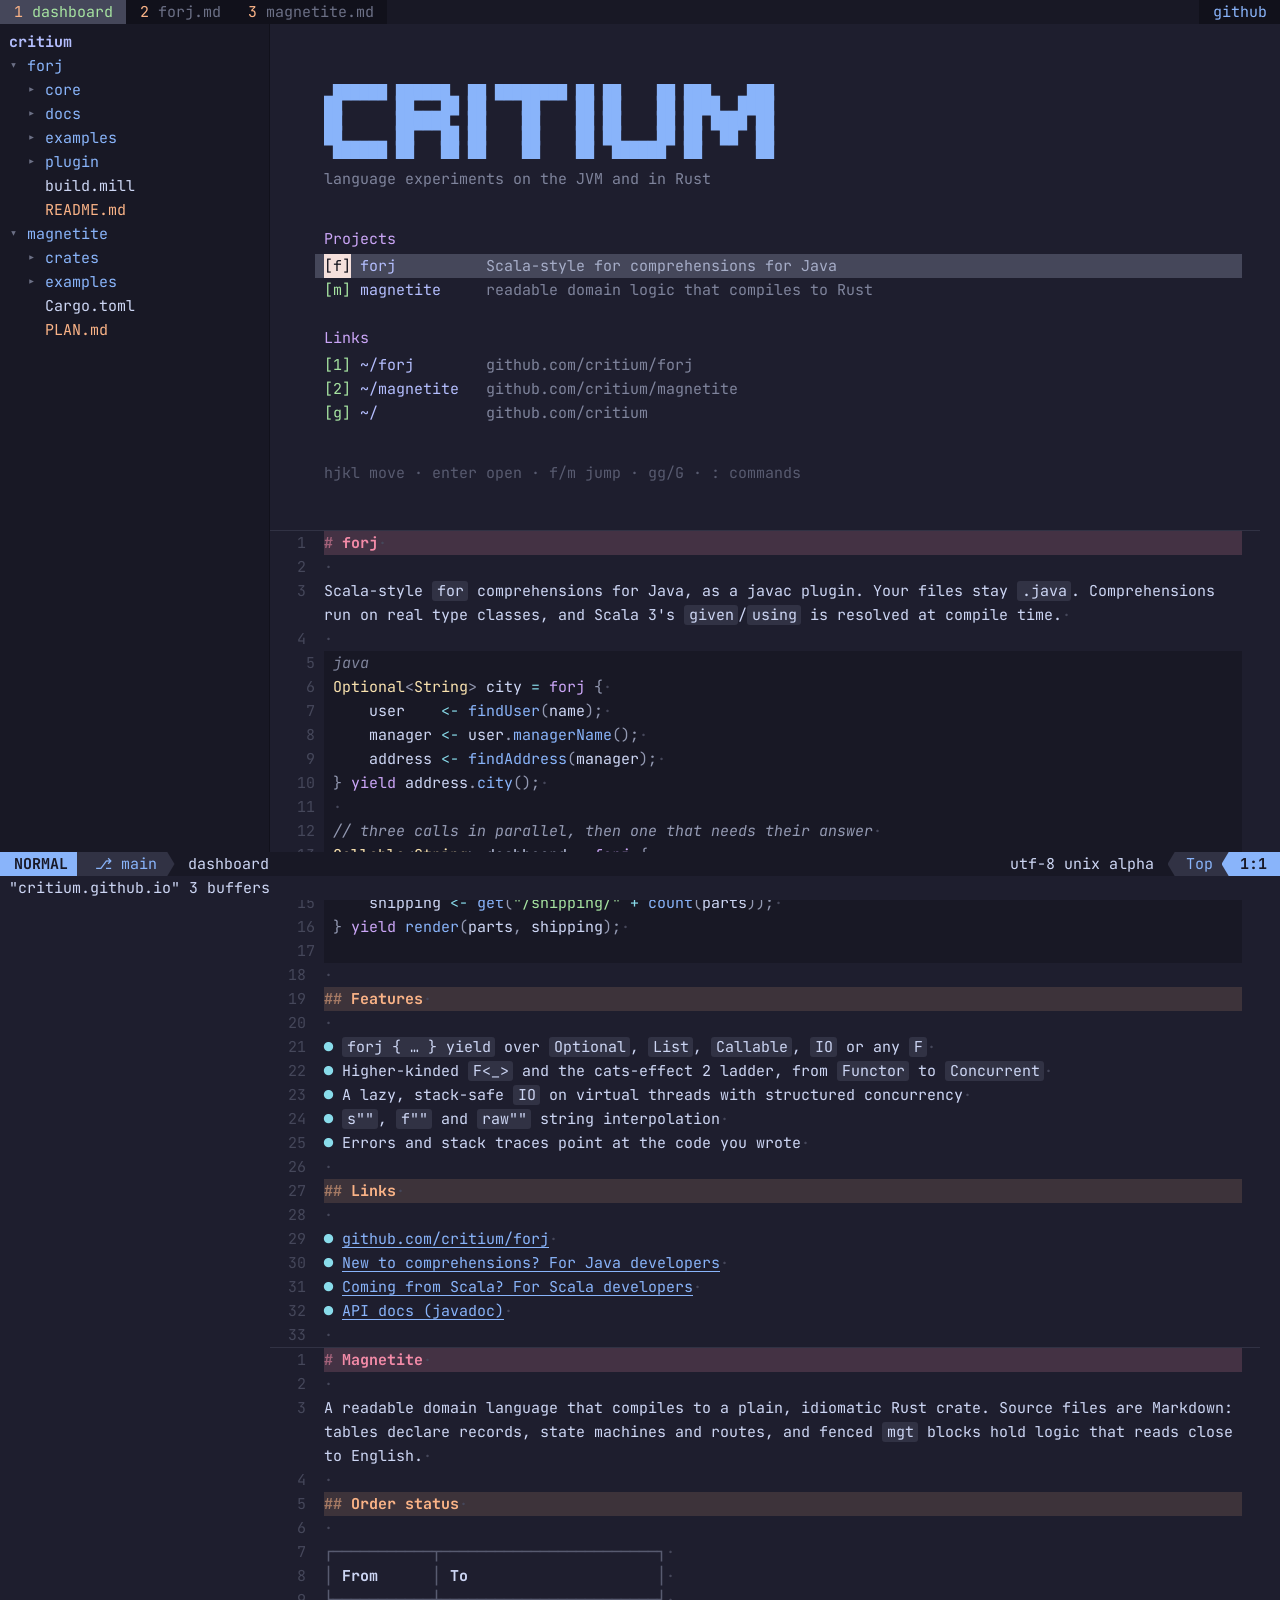
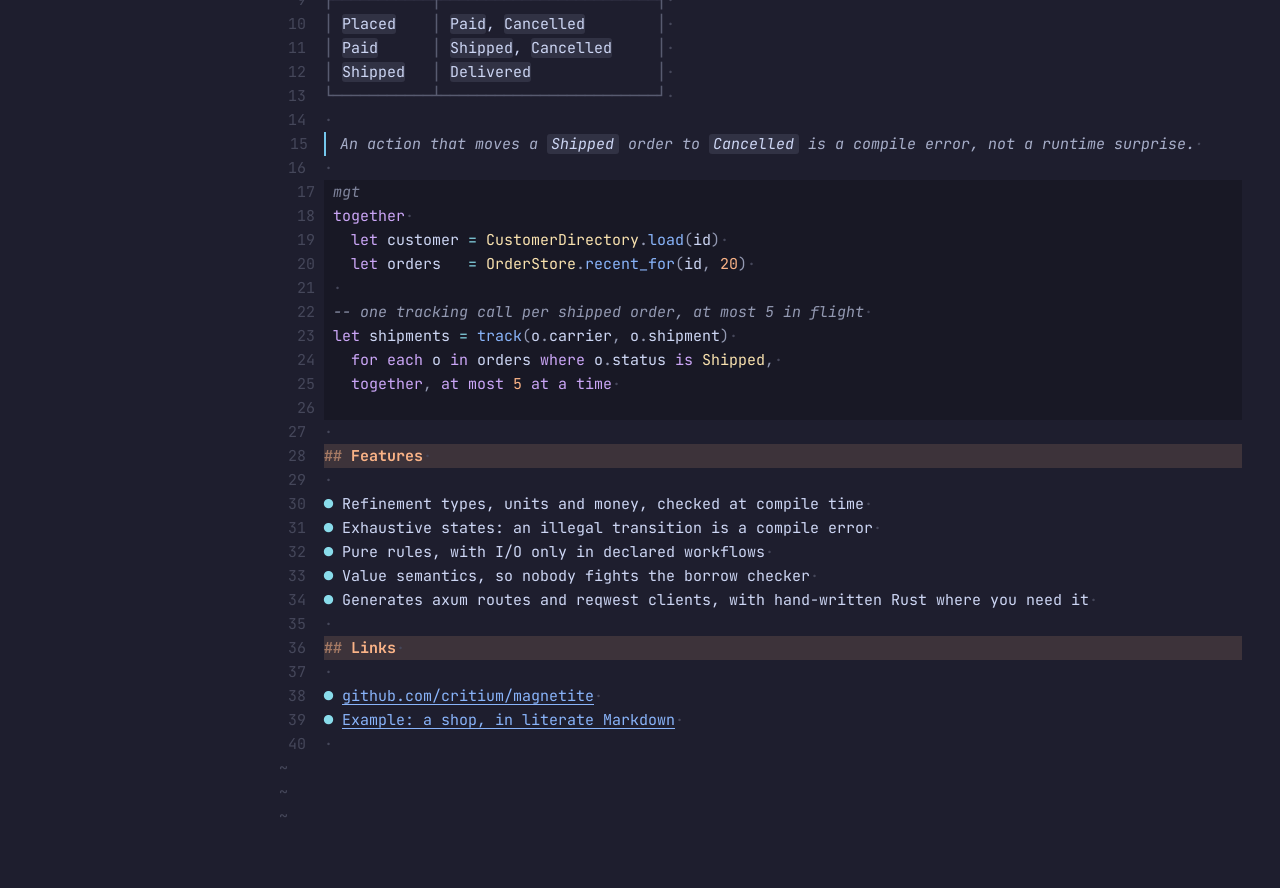
==== index.html @ 002ed85a "Updating styles so that javadoc can import it" ====
<!DOCTYPE html>
<html lang="en">
  <head>
    <meta charset="utf-8" />
    <meta name="viewport" content="width=device-width, initial-scale=1" />
    <meta name="description" content="critium: forj, Scala-style comprehensions for Java, and Magnetite, a readable domain language that compiles to Rust." />
    <title>critium</title>
    <link rel="preconnect" href="https://fonts.googleapis.com" />
    <link rel="preconnect" href="https://fonts.gstatic.com" crossorigin />
    <link rel="stylesheet" href="https://fonts.googleapis.com/css2?family=JetBrains+Mono:ital,wght@0,400;0,700;1,400&display=swap" />
    <link rel="stylesheet" href="./styles.css" />
  </head>
  <body>
    <nav class="tabline">
      <a class="tab" href="#dashboard" data-buf="dashboard"><span class="tabnr">1</span> dashboard</a>
      <a class="tab" href="#forj" data-buf="forj"><span class="tabnr">2</span> forj.md</a>
      <a class="tab" href="#magnetite" data-buf="magnetite"><span class="tabnr">3</span> magnetite.md</a>
      <span class="tabfill"></span>
      <a class="tab tab-right" href="https://github.com/critium">github</a>
    </nav>

    <div class="layout">
      <aside class="tree" aria-label="Files">
        <div class="tree-title">critium</div>
        <ul>
          <li><a class="dir" href="#forj"><span class="fold">▾</span> forj</a>
            <ul>
              <li><a class="dir" href="https://github.com/critium/forj/tree/main/core"><span class="fold">▸</span> core</a></li>
              <li><a class="dir" href="https://github.com/critium/forj/tree/main/docs"><span class="fold">▸</span> docs</a></li>
              <li><a class="dir" href="https://github.com/critium/forj/tree/main/examples"><span class="fold">▸</span> examples</a></li>
              <li><a class="dir" href="https://github.com/critium/forj/tree/main/plugin"><span class="fold">▸</span> plugin</a></li>
              <li><a class="file" href="https://github.com/critium/forj/blob/main/build.mill">build.mill</a></li>
              <li><a class="file md" href="https://github.com/critium/forj#readme">README.md</a></li>
            </ul>
          </li>
          <li><a class="dir" href="#magnetite"><span class="fold">▾</span> magnetite</a>
            <ul>
              <li><a class="dir" href="https://github.com/critium/magnetite/tree/main/crates"><span class="fold">▸</span> crates</a></li>
              <li><a class="dir" href="https://github.com/critium/magnetite/tree/main/examples/shop"><span class="fold">▸</span> examples</a></li>
              <li><a class="file" href="https://github.com/critium/magnetite/blob/main/Cargo.toml">Cargo.toml</a></li>
              <li><a class="file md" href="https://github.com/critium/magnetite/blob/main/PLAN.md">PLAN.md</a></li>
            </ul>
          </li>
        </ul>
      </aside>

      <main class="editor">
        <!-- alpha / startify -->
        <section class="buf dashboard" id="dashboard" data-name="dashboard" data-ft="alpha">
<pre class="header" aria-label="critium"> ██████ ██████  ██ ████████ ██ ██    ██ ███    ███
██      ██   ██ ██    ██    ██ ██    ██ ████  ████
██      ██████  ██    ██    ██ ██    ██ ██ ████ ██
██      ██   ██ ██    ██    ██ ██    ██ ██  ██  ██
 ██████ ██   ██ ██    ██    ██  ██████  ██      ██</pre>
          <p class="tagline">language experiments on the JVM and in Rust</p>

          <div class="group">
            <div class="group-title">Projects</div>
            <a class="button" href="#forj"><span class="key">[f]</span> <span class="label">forj</span><span class="desc">Scala-style for comprehensions for Java</span></a>
            <a class="button" href="#magnetite"><span class="key">[m]</span> <span class="label">magnetite</span><span class="desc">readable domain logic that compiles to Rust</span></a>
          </div>
          <div class="group">
            <div class="group-title">Links</div>
            <a class="button" href="https://github.com/critium/forj"><span class="key">[1]</span> <span class="label">~/forj</span><span class="desc">github.com/critium/forj</span></a>
            <a class="button" href="https://github.com/critium/magnetite"><span class="key">[2]</span> <span class="label">~/magnetite</span><span class="desc">github.com/critium/magnetite</span></a>
            <a class="button" href="https://github.com/critium"><span class="key">[g]</span> <span class="label">~/</span><span class="desc">github.com/critium</span></a>
          </div>
          <p class="hint">hjkl move · enter open · f/m jump · gg/G · : commands</p>
        </section>

        <!-- forj.md -->
        <section class="buf doc" id="forj" data-name="forj.md" data-ft="markdown">
          <h1 class="ln h1"><span class="hm"># </span>forj</h1>
          <div class="ln"></div>
          <p class="ln">Scala-style <code>for</code> comprehensions for Java, as a javac plugin. Your files stay <code>.java</code>. Comprehensions run on real type classes, and Scala 3's <code>given</code>/<code>using</code> is resolved at compile time.</p>
          <div class="ln"></div>
          <div class="code">
            <div class="ln lang">java</div>
<div class="ln"><span class="t">Optional</span><span class="p">&lt;</span><span class="t">String</span><span class="p">&gt;</span> city <span class="o">=</span> <span class="k">forj</span> <span class="p">{</span></div>
<div class="ln">    user    <span class="o">&lt;-</span> <span class="f">findUser</span><span class="p">(</span>name<span class="p">);</span></div>
<div class="ln">    manager <span class="o">&lt;-</span> user<span class="p">.</span><span class="f">managerName</span><span class="p">();</span></div>
<div class="ln">    address <span class="o">&lt;-</span> <span class="f">findAddress</span><span class="p">(</span>manager<span class="p">);</span></div>
<div class="ln"><span class="p">}</span> <span class="k">yield</span> address<span class="p">.</span><span class="f">city</span><span class="p">();</span></div>
<div class="ln"></div>
<div class="ln"><span class="c">// three calls in parallel, then one that needs their answer</span></div>
<div class="ln"><span class="t">Callable</span><span class="p">&lt;</span><span class="t">String</span><span class="p">&gt;</span> dashboard <span class="o">=</span> <span class="k">forj</span> <span class="p">{</span></div>
<div class="ln">    parts    <span class="o">&lt;-</span> <span class="t">Par</span><span class="p">.</span><span class="f">mapN</span><span class="p">(</span>profile<span class="p">,</span> orders<span class="p">,</span> recs<span class="p">,</span> <span class="t">Parts</span><span class="o">::</span><span class="k">new</span><span class="p">);</span></div>
<div class="ln">    shipping <span class="o">&lt;-</span> <span class="f">get</span><span class="p">(</span><span class="s">"/shipping/"</span> <span class="o">+</span> <span class="f">count</span><span class="p">(</span>parts<span class="p">));</span></div>
<div class="ln"><span class="p">}</span> <span class="k">yield</span> <span class="f">render</span><span class="p">(</span>parts<span class="p">,</span> shipping<span class="p">);</span></div>
            <div class="ln fence"></div>
          </div>
          <div class="ln"></div>
          <h2 class="ln h2"><span class="hm">## </span>Features</h2>
          <div class="ln"></div>
          <ul>
            <li class="ln"><span class="dot">● </span><code>forj { … } yield</code> over <code>Optional</code>, <code>List</code>, <code>Callable</code>, <code>IO</code> or any <code>F</code></li>
            <li class="ln"><span class="dot">● </span>Higher-kinded <code>F&lt;_&gt;</code> and the cats-effect 2 ladder, from <code>Functor</code> to <code>Concurrent</code></li>
            <li class="ln"><span class="dot">● </span>A lazy, stack-safe <code>IO</code> on virtual threads with structured concurrency</li>
            <li class="ln"><span class="dot">● </span><code>s""</code>, <code>f""</code> and <code>raw""</code> string interpolation</li>
            <li class="ln"><span class="dot">● </span>Errors and stack traces point at the code you wrote</li>
          </ul>
          <div class="ln"></div>
          <h2 class="ln h2"><span class="hm">## </span>Links</h2>
          <div class="ln"></div>
          <ul>
            <li class="ln"><span class="dot">● </span><a href="https://github.com/critium/forj">github.com/critium/forj</a></li>
            <li class="ln"><span class="dot">● </span><a href="https://github.com/critium/forj/blob/main/docs/java-developers.md">New to comprehensions? For Java developers</a></li>
            <li class="ln"><span class="dot">● </span><a href="https://github.com/critium/forj/blob/main/docs/scala-developers.md">Coming from Scala? For Scala developers</a></li>
            <li class="ln"><span class="dot">● </span><a href="/forj/">API docs (javadoc)</a></li>
          </ul>
          <div class="ln"></div>
        </section>

        <!-- magnetite.md -->
        <section class="buf doc" id="magnetite" data-name="magnetite.md" data-ft="markdown">
          <h1 class="ln h1"><span class="hm"># </span>Magnetite</h1>
          <div class="ln"></div>
          <p class="ln">A readable domain language that compiles to a plain, idiomatic Rust crate. Source files are Markdown: tables declare records, state machines and routes, and fenced <code>mgt</code> blocks hold logic that reads close to English.</p>
          <div class="ln"></div>
          <h2 class="ln h2"><span class="hm">## </span>Order status</h2>
          <div class="ln"></div>
          <div class="table">
<div class="ln"><span class="b">┌───────────┬────────────────────────┐</span></div>
<div class="ln"><span class="b">│</span> <strong>From</strong>      <span class="b">│</span> <strong>To</strong>                     <span class="b">│</span></div>
<div class="ln"><span class="b">├───────────┼────────────────────────┤</span></div>
<div class="ln"><span class="b">│</span> <code>Placed</code>    <span class="b">│</span> <code>Paid</code>, <code>Cancelled</code>        <span class="b">│</span></div>
<div class="ln"><span class="b">│</span> <code>Paid</code>      <span class="b">│</span> <code>Shipped</code>, <code>Cancelled</code>     <span class="b">│</span></div>
<div class="ln"><span class="b">│</span> <code>Shipped</code>   <span class="b">│</span> <code>Delivered</code>              <span class="b">│</span></div>
<div class="ln"><span class="b">└───────────┴────────────────────────┘</span></div>
          </div>
          <div class="ln"></div>
          <blockquote class="ln callout">An action that moves a <code>Shipped</code> order to <code>Cancelled</code> is a compile error, not a runtime surprise.</blockquote>
          <div class="ln"></div>
          <div class="code">
            <div class="ln lang">mgt</div>
<div class="ln"><span class="k">together</span></div>
<div class="ln">  <span class="k">let</span> customer <span class="o">=</span> <span class="t">CustomerDirectory</span><span class="p">.</span><span class="f">load</span><span class="p">(</span>id<span class="p">)</span></div>
<div class="ln">  <span class="k">let</span> orders   <span class="o">=</span> <span class="t">OrderStore</span><span class="p">.</span><span class="f">recent_for</span><span class="p">(</span>id<span class="p">,</span> <span class="n">20</span><span class="p">)</span></div>
<div class="ln"></div>
<div class="ln"><span class="c">-- one tracking call per shipped order, at most 5 in flight</span></div>
<div class="ln"><span class="k">let</span> shipments <span class="o">=</span> <span class="f">track</span><span class="p">(</span>o<span class="p">.</span>carrier<span class="p">,</span> o<span class="p">.</span>shipment<span class="p">)</span></div>
<div class="ln">  <span class="k">for each</span> o <span class="k">in</span> orders <span class="k">where</span> o<span class="p">.</span>status <span class="k">is</span> <span class="t">Shipped</span><span class="p">,</span></div>
<div class="ln">  <span class="k">together</span><span class="p">,</span> <span class="k">at most</span> <span class="n">5</span> <span class="k">at a time</span></div>
            <div class="ln fence"></div>
          </div>
          <div class="ln"></div>
          <h2 class="ln h2"><span class="hm">## </span>Features</h2>
          <div class="ln"></div>
          <ul>
            <li class="ln"><span class="dot">● </span>Refinement types, units and money, checked at compile time</li>
            <li class="ln"><span class="dot">● </span>Exhaustive states: an illegal transition is a compile error</li>
            <li class="ln"><span class="dot">● </span>Pure rules, with I/O only in declared workflows</li>
            <li class="ln"><span class="dot">● </span>Value semantics, so nobody fights the borrow checker</li>
            <li class="ln"><span class="dot">● </span>Generates axum routes and reqwest clients, with hand-written Rust where you need it</li>
          </ul>
          <div class="ln"></div>
          <h2 class="ln h2"><span class="hm">## </span>Links</h2>
          <div class="ln"></div>
          <ul>
            <li class="ln"><span class="dot">● </span><a href="https://github.com/critium/magnetite">github.com/critium/magnetite</a></li>
            <li class="ln"><span class="dot">● </span><a href="https://github.com/critium/magnetite/tree/main/examples/shop">Example: a shop, in literate Markdown</a></li>
          </ul>
          <div class="ln"></div>
          <div class="eob">~</div>
          <div class="eob">~</div>
          <div class="eob">~</div>
        </section>
      </main>
    </div>

    <footer class="bottom">
      <div class="statusline">
        <span class="sl-a" id="mode">NORMAL</span>
        <span class="sl-b">⎇ main</span>
        <span class="sl-c" id="file">dashboard</span>
        <span class="sl-fill"></span>
        <span class="sl-x">utf-8  unix  <span id="ft">alpha</span></span>
        <span class="sl-y" id="progress">Top</span>
        <span class="sl-z" id="loc">1:1</span>
      </div>
      <form class="cmdline" id="cmdform" autocomplete="off">
        <span id="msg">"critium.github.io" 3 buffers</span>
        <span class="cmd" id="cmdwrap" hidden>:<input id="cmd" aria-label="command" spellcheck="false" /></span>
        <span class="showcmd" id="showcmd"></span>
      </form>
    </footer>

    <script src="./vim.js"></script>
  </body>
</html>
---- styles.css ----
@import url("palette.css");

/* site layout; the colours and font are in palette.css */
:root {
  --gutter: 6ch;
  --tree: 30ch;
}

* { box-sizing: border-box; }

html {
  -webkit-text-size-adjust: 100%;
  scroll-padding: 2em 0 4em;
}

body {
  margin: 0;
  background: var(--base);
  color: var(--text);
  font: 15px/1.6 var(--mono);
  font-variant-ligatures: none;
}

a { color: inherit; }

::selection { background: var(--surface2); }

/* tabline */

.tabline {
  position: sticky;
  top: 0;
  z-index: 10;
  display: flex;
  background: var(--mantle);
  white-space: nowrap;
  overflow-x: auto;
  scrollbar-width: none;
}

.tab {
  padding: 0 1.5ch;
  background: var(--crust);
  color: var(--overlay0);
  text-decoration: none;
}

.tab:hover { color: var(--text); }

.tab.active {
  background: var(--surface1);
  color: var(--green);
}

.tabnr { color: var(--peach); }
.tabfill { flex: 1; }
.tab-right { color: var(--blue); }

/* layout */

.layout {
  display: grid;
  grid-template-columns: var(--tree) minmax(0, 1fr);
  min-height: calc(100vh - 3.2em);
}

/* neo-tree */

.tree {
  position: sticky;
  top: 1.6em;
  align-self: start;
  height: calc(100vh - 4.8em);
  overflow-y: auto;
  background: var(--mantle);
  padding: 0.4em 0 1em;
  border-right: 1px solid var(--crust);
}

.tree-title {
  padding: 0 1ch;
  color: var(--lavender);
  font-weight: 700;
}

.tree ul {
  list-style: none;
  margin: 0;
  padding: 0;
}

.tree ul ul { padding-left: 2ch; }

.tree a {
  display: block;
  padding: 0 1ch;
  text-decoration: none;
  white-space: nowrap;
  overflow: hidden;
  text-overflow: ellipsis;
}

.tree a:hover { background: var(--surface0); }
.tree .dir { color: var(--blue); }
.tree .fold { color: var(--overlay0); }
.tree .file { color: var(--text); padding-left: 3ch; }
.tree .md { color: var(--peach); }

/* editor */

.editor {
  min-width: 0;
  padding-bottom: 4em;
  /* colorcolumn=120 */
  background:
    linear-gradient(var(--mantle), var(--mantle))
    no-repeat calc(var(--gutter) + 119ch) 0 / 1ch 100%;
}

.buf {
  counter-reset: ln;
  padding: 0 2ch 0 var(--gutter);
  max-width: calc(var(--gutter) + 104ch);
}

.ln {
  position: relative;
  margin: 0;
  min-height: 1.6em;
  counter-increment: ln;
}

/* number */
.ln::before {
  content: counter(ln);
  position: absolute;
  left: calc(-1 * var(--gutter));
  width: calc(var(--gutter) - 2ch);
  text-align: right;
  color: var(--surface1);
  font-weight: 400;
  font-style: normal;
}

/* listchars eol:· */
.ln::after {
  content: "·";
  color: var(--surface1);
  font-weight: 400;
}

.doc {
  border-top: 1px solid var(--surface0);
  padding-top: 0;
}

/* render-markdown */

.h1, .h2 {
  font-size: inherit;
  line-height: inherit;
  font-weight: 700;
}

.h1 {
  color: var(--red);
  background: color-mix(in srgb, var(--red) 18%, var(--base));
}

.h2 {
  color: var(--peach);
  background: color-mix(in srgb, var(--peach) 14%, var(--base));
}

.hm { opacity: 0.55; }

.doc p { color: var(--text); }

code {
  font: inherit;
  background: var(--surface0);
  color: var(--text);
  padding: 0 0.5ch;
  border-radius: 3px;
}

.doc ul {
  list-style: none;
  margin: 0;
  padding: 0;
}

.doc li { padding-left: 2ch; }

.doc li .dot {
  display: inline-block;
  width: 2ch;
  margin-left: -2ch;
  color: var(--sky);
}

.doc a {
  color: var(--blue);
  text-decoration: underline;
  text-underline-offset: 3px;
}

.doc a:hover { color: var(--sapphire); }

.callout {
  color: var(--subtext0);
  border-left: 2px solid var(--sapphire);
  padding-left: 1.5ch;
  font-style: italic;
}

/* code blocks */

.code {
  background: var(--mantle);
  padding: 0 1ch;
}

.code .ln {
  white-space: pre-wrap;
  overflow-wrap: anywhere;
}

.code .lang {
  color: var(--overlay1);
  font-style: italic;
}

.code .lang::after,
.code .fence::after { content: none; }

.table .ln { white-space: pre; }
.table code { padding: 0; }

[hidden] { display: none !important; }

.table .b { color: var(--surface2); }
.table strong { color: var(--text); }

/* syntax */
.k { color: var(--mauve); }
.t { color: var(--yellow); }
.f { color: var(--blue); }
.s { color: var(--green); }
.n { color: var(--peach); }
.o { color: var(--sky); }
.p { color: var(--overlay2); }
.c { color: var(--overlay2); font-style: italic; }

.eob {
  color: var(--surface1);
  margin-left: calc(-1 * var(--gutter));
  padding-left: 1ch;
  line-height: 1.6;
}

/* alpha / startify dashboard */

.dashboard {
  padding: 4em 2ch 3em var(--gutter);
}

.header {
  margin: 0 0 0.5em;
  color: var(--blue);
  font: inherit;
  line-height: 1;
  font-size: min(15px, 2.75vw);
  overflow: hidden;
}

.tagline {
  margin: 0 0 2.4em;
  color: var(--overlay1);
}

.group { margin-bottom: 1.6em; }

.group-title {
  color: var(--mauve);
  margin-bottom: 0.2em;
}

.button {
  display: flex;
  flex-wrap: wrap;
  column-gap: 1ch;
  padding: 0 1ch;
  margin-left: -1ch;
  text-decoration: none;
  border-radius: 3px;
}

.button:hover, .button:focus-visible {
  background: var(--surface0);
  outline: none;
}

.button .key { color: var(--green); }

.button .label {
  color: var(--lavender);
  min-width: 13ch;
}

.button .desc { color: var(--overlay1); }

.hint {
  margin: 2.4em 0 0;
  color: var(--surface2);
}

/* cursor: the link under it is focused, Enter follows it */

a:focus { outline: none; }

a.cursor {
  background: var(--rosewater);
  color: var(--crust) !important;
  text-decoration: none;
  border-radius: 0;
}

a.cursor * { color: var(--crust) !important; }

.button.cursor {
  background: var(--surface1);
  color: inherit !important;
}

.button.cursor * { color: revert-layer !important; }
.button.cursor .key { background: var(--rosewater); color: var(--crust) !important; }
.button.cursor .label { color: var(--lavender) !important; }
.button.cursor .desc { color: var(--subtext0) !important; }

.ln:has(a.cursor) { background: var(--surface0); }
.ln:has(a.cursor)::before { color: var(--lavender); font-weight: 700; }

/* statusline + cmdline */

.bottom {
  position: fixed;
  left: 0;
  right: 0;
  bottom: 0;
  z-index: 10;
  background: var(--base);
}

.statusline {
  display: flex;
  align-items: stretch;
  height: 1.6em;
  background: var(--mantle);
  white-space: nowrap;
  overflow: hidden;
}

.statusline > span { padding: 0 1.5ch; }

.sl-a, .sl-z {
  background: var(--blue);
  color: var(--mantle);
  font-weight: 700;
}

.sl-a { clip-path: polygon(0 0, calc(100% - 0.8ch) 0, 100% 50%, calc(100% - 0.8ch) 100%, 0 100%); padding-right: 2ch !important; }
.sl-z { clip-path: polygon(0.8ch 0, 100% 0, 100% 100%, 0.8ch 100%, 0 50%); padding-left: 2ch !important; }

.sl-b, .sl-y {
  background: var(--surface0);
  color: var(--blue);
}

.sl-b { margin-left: -1ch; padding-left: 2ch !important; clip-path: polygon(0 0, calc(100% - 0.8ch) 0, 100% 50%, calc(100% - 0.8ch) 100%, 0 100%); padding-right: 2ch !important; }
.sl-y { margin-right: -1ch; padding-right: 2ch !important; clip-path: polygon(0.8ch 0, 100% 0, 100% 100%, 0.8ch 100%, 0 50%); padding-left: 2ch !important; }

.sl-c { color: var(--text); }
.sl-fill { flex: 1; padding: 0 !important; }
.sl-x { color: var(--text); }

body.cmd-mode .sl-a, body.cmd-mode .sl-z { background: var(--peach); }
body.cmd-mode .sl-b, body.cmd-mode .sl-y { color: var(--peach); }

.cmdline {
  display: flex;
  height: 1.6em;
  padding: 0 1ch;
  margin: 0;
  color: var(--text);
  white-space: nowrap;
}

#msg {
  flex: 1;
  overflow: hidden;
  text-overflow: ellipsis;
}

#msg.err { color: var(--red); }

.cmd { flex: 1; display: flex; }

.cmd input {
  flex: 1;
  min-width: 0;
  background: transparent;
  border: 0;
  color: var(--text);
  font: inherit;
  padding: 0;
  outline: none;
  caret-color: var(--rosewater);
}

.showcmd {
  color: var(--subtext0);
  min-width: 10ch;
  text-align: right;
}

/* narrow windows: :Neotree close */

@media (max-width: 900px) {
  .layout { grid-template-columns: minmax(0, 1fr); }
  .tree { display: none; }
}

@media (max-width: 600px) {
  :root { --gutter: 4.5ch; }
  body { font-size: 13px; }
  .buf { padding-right: 16px; }
  .dashboard { padding-top: 2em; }
  .header { font-size: min(13px, 2.9vw); }
  .table { font-size: 11.5px; }
  .sl-b, .sl-x { display: none; }
  .button .desc { flex-basis: 100%; padding-left: 4ch; }
  .hint { display: none; }
}
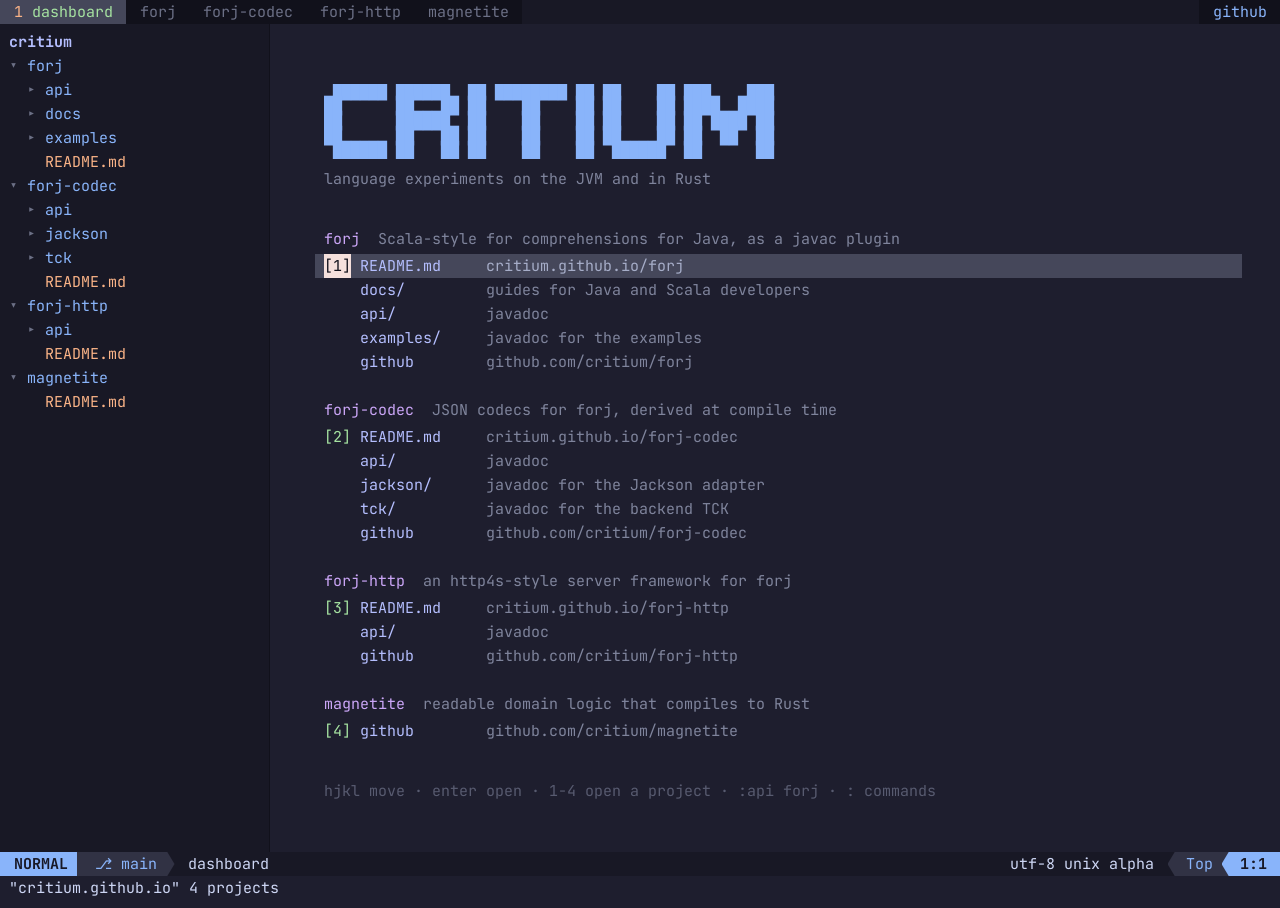
==== commit 96582771: "Fixing ordering of forj pages" ====
--- a/index.html
+++ b/index.html
@@ -3,7 +3,7 @@
   <head>
     <meta charset="utf-8" />
     <meta name="viewport" content="width=device-width, initial-scale=1" />
-    <meta name="description" content="critium: forj, Scala-style comprehensions for Java, and Magnetite, a readable domain language that compiles to Rust." />
+    <meta name="description" content="critium: forj, forj-codec, forj-http and Magnetite. Links to each project's README and API docs." />
     <title>critium</title>
     <link rel="preconnect" href="https://fonts.googleapis.com" />
     <link rel="preconnect" href="https://fonts.gstatic.com" crossorigin />
@@ -13,8 +13,10 @@
   <body>
     <nav class="tabline">
       <a class="tab" href="#dashboard" data-buf="dashboard"><span class="tabnr">1</span> dashboard</a>
-      <a class="tab" href="#forj" data-buf="forj"><span class="tabnr">2</span> forj.md</a>
-      <a class="tab" href="#magnetite" data-buf="magnetite"><span class="tabnr">3</span> magnetite.md</a>
+      <a class="tab" href="/forj/">forj</a>
+      <a class="tab" href="/forj-codec/">forj-codec</a>
+      <a class="tab" href="/forj-http/">forj-http</a>
+      <a class="tab" href="https://github.com/critium/magnetite">magnetite</a>
       <span class="tabfill"></span>
       <a class="tab tab-right" href="https://github.com/critium">github</a>
     </nav>
@@ -23,22 +25,31 @@
       <aside class="tree" aria-label="Files">
         <div class="tree-title">critium</div>
         <ul>
-          <li><a class="dir" href="#forj"><span class="fold">▾</span> forj</a>
+          <li><a class="dir" href="/forj/"><span class="fold">▾</span> forj</a>
             <ul>
-              <li><a class="dir" href="https://github.com/critium/forj/tree/main/core"><span class="fold">▸</span> core</a></li>
-              <li><a class="dir" href="https://github.com/critium/forj/tree/main/docs"><span class="fold">▸</span> docs</a></li>
-              <li><a class="dir" href="https://github.com/critium/forj/tree/main/examples"><span class="fold">▸</span> examples</a></li>
-              <li><a class="dir" href="https://github.com/critium/forj/tree/main/plugin"><span class="fold">▸</span> plugin</a></li>
-              <li><a class="file" href="https://github.com/critium/forj/blob/main/build.mill">build.mill</a></li>
-              <li><a class="file md" href="https://github.com/critium/forj#readme">README.md</a></li>
+              <li><a class="dir" href="/forj/api/"><span class="fold">▸</span> api</a></li>
+              <li><a class="dir" href="/forj/docs/"><span class="fold">▸</span> docs</a></li>
+              <li><a class="dir" href="/forj/examples/"><span class="fold">▸</span> examples</a></li>
+              <li><a class="file md" href="/forj/">README.md</a></li>
             </ul>
           </li>
-          <li><a class="dir" href="#magnetite"><span class="fold">▾</span> magnetite</a>
+          <li><a class="dir" href="/forj-codec/"><span class="fold">▾</span> forj-codec</a>
             <ul>
-              <li><a class="dir" href="https://github.com/critium/magnetite/tree/main/crates"><span class="fold">▸</span> crates</a></li>
-              <li><a class="dir" href="https://github.com/critium/magnetite/tree/main/examples/shop"><span class="fold">▸</span> examples</a></li>
-              <li><a class="file" href="https://github.com/critium/magnetite/blob/main/Cargo.toml">Cargo.toml</a></li>
-              <li><a class="file md" href="https://github.com/critium/magnetite/blob/main/PLAN.md">PLAN.md</a></li>
+              <li><a class="dir" href="/forj-codec/api/"><span class="fold">▸</span> api</a></li>
+              <li><a class="dir" href="/forj-codec/jackson/"><span class="fold">▸</span> jackson</a></li>
+              <li><a class="dir" href="/forj-codec/tck/"><span class="fold">▸</span> tck</a></li>
+              <li><a class="file md" href="/forj-codec/">README.md</a></li>
+            </ul>
+          </li>
+          <li><a class="dir" href="/forj-http/"><span class="fold">▾</span> forj-http</a>
+            <ul>
+              <li><a class="dir" href="/forj-http/api/"><span class="fold">▸</span> api</a></li>
+              <li><a class="file md" href="/forj-http/">README.md</a></li>
+            </ul>
+          </li>
+          <li><a class="dir" href="https://github.com/critium/magnetite"><span class="fold">▾</span> magnetite</a>
+            <ul>
+              <li><a class="file md" href="https://github.com/critium/magnetite#readme">README.md</a></li>
             </ul>
           </li>
         </ul>
@@ -55,115 +66,32 @@
           <p class="tagline">language experiments on the JVM and in Rust</p>
 
           <div class="group">
-            <div class="group-title">Projects</div>
-            <a class="button" href="#forj"><span class="key">[f]</span> <span class="label">forj</span><span class="desc">Scala-style for comprehensions for Java</span></a>
-            <a class="button" href="#magnetite"><span class="key">[m]</span> <span class="label">magnetite</span><span class="desc">readable domain logic that compiles to Rust</span></a>
+            <div class="group-title">forj <span class="group-desc">Scala-style for comprehensions for Java, as a javac plugin</span></div>
+            <a class="button" href="/forj/" data-key="1"><span class="key">[1]</span> <span class="label">README.md</span><span class="desc">critium.github.io/forj</span></a>
+            <a class="button" href="/forj/docs/"><span class="key">   </span> <span class="label">docs/</span><span class="desc">guides for Java and Scala developers</span></a>
+            <a class="button" href="/forj/api/"><span class="key">   </span> <span class="label">api/</span><span class="desc">javadoc</span></a>
+            <a class="button" href="/forj/examples/"><span class="key">   </span> <span class="label">examples/</span><span class="desc">javadoc for the examples</span></a>
+            <a class="button" href="https://github.com/critium/forj"><span class="key">   </span> <span class="label">github</span><span class="desc">github.com/critium/forj</span></a>
           </div>
           <div class="group">
-            <div class="group-title">Links</div>
-            <a class="button" href="https://github.com/critium/forj"><span class="key">[1]</span> <span class="label">~/forj</span><span class="desc">github.com/critium/forj</span></a>
-            <a class="button" href="https://github.com/critium/magnetite"><span class="key">[2]</span> <span class="label">~/magnetite</span><span class="desc">github.com/critium/magnetite</span></a>
-            <a class="button" href="https://github.com/critium"><span class="key">[g]</span> <span class="label">~/</span><span class="desc">github.com/critium</span></a>
+            <div class="group-title">forj-codec <span class="group-desc">JSON codecs for forj, derived at compile time</span></div>
+            <a class="button" href="/forj-codec/" data-key="2"><span class="key">[2]</span> <span class="label">README.md</span><span class="desc">critium.github.io/forj-codec</span></a>
+            <a class="button" href="/forj-codec/api/"><span class="key">   </span> <span class="label">api/</span><span class="desc">javadoc</span></a>
+            <a class="button" href="/forj-codec/jackson/"><span class="key">   </span> <span class="label">jackson/</span><span class="desc">javadoc for the Jackson adapter</span></a>
+            <a class="button" href="/forj-codec/tck/"><span class="key">   </span> <span class="label">tck/</span><span class="desc">javadoc for the backend TCK</span></a>
+            <a class="button" href="https://github.com/critium/forj-codec"><span class="key">   </span> <span class="label">github</span><span class="desc">github.com/critium/forj-codec</span></a>
           </div>
-          <p class="hint">hjkl move · enter open · f/m jump · gg/G · : commands</p>
-        </section>
-
-        <!-- forj.md -->
-        <section class="buf doc" id="forj" data-name="forj.md" data-ft="markdown">
-          <h1 class="ln h1"><span class="hm"># </span>forj</h1>
-          <div class="ln"></div>
-          <p class="ln">Scala-style <code>for</code> comprehensions for Java, as a javac plugin. Your files stay <code>.java</code>. Comprehensions run on real type classes, and Scala 3's <code>given</code>/<code>using</code> is resolved at compile time.</p>
-          <div class="ln"></div>
-          <div class="code">
-            <div class="ln lang">java</div>
-<div class="ln"><span class="t">Optional</span><span class="p">&lt;</span><span class="t">String</span><span class="p">&gt;</span> city <span class="o">=</span> <span class="k">forj</span> <span class="p">{</span></div>
-<div class="ln">    user    <span class="o">&lt;-</span> <span class="f">findUser</span><span class="p">(</span>name<span class="p">);</span></div>
-<div class="ln">    manager <span class="o">&lt;-</span> user<span class="p">.</span><span class="f">managerName</span><span class="p">();</span></div>
-<div class="ln">    address <span class="o">&lt;-</span> <span class="f">findAddress</span><span class="p">(</span>manager<span class="p">);</span></div>
-<div class="ln"><span class="p">}</span> <span class="k">yield</span> address<span class="p">.</span><span class="f">city</span><span class="p">();</span></div>
-<div class="ln"></div>
-<div class="ln"><span class="c">// three calls in parallel, then one that needs their answer</span></div>
-<div class="ln"><span class="t">Callable</span><span class="p">&lt;</span><span class="t">String</span><span class="p">&gt;</span> dashboard <span class="o">=</span> <span class="k">forj</span> <span class="p">{</span></div>
-<div class="ln">    parts    <span class="o">&lt;-</span> <span class="t">Par</span><span class="p">.</span><span class="f">mapN</span><span class="p">(</span>profile<span class="p">,</span> orders<span class="p">,</span> recs<span class="p">,</span> <span class="t">Parts</span><span class="o">::</span><span class="k">new</span><span class="p">);</span></div>
-<div class="ln">    shipping <span class="o">&lt;-</span> <span class="f">get</span><span class="p">(</span><span class="s">"/shipping/"</span> <span class="o">+</span> <span class="f">count</span><span class="p">(</span>parts<span class="p">));</span></div>
-<div class="ln"><span class="p">}</span> <span class="k">yield</span> <span class="f">render</span><span class="p">(</span>parts<span class="p">,</span> shipping<span class="p">);</span></div>
-            <div class="ln fence"></div>
+          <div class="group">
+            <div class="group-title">forj-http <span class="group-desc">an http4s-style server framework for forj</span></div>
+            <a class="button" href="/forj-http/" data-key="3"><span class="key">[3]</span> <span class="label">README.md</span><span class="desc">critium.github.io/forj-http</span></a>
+            <a class="button" href="/forj-http/api/"><span class="key">   </span> <span class="label">api/</span><span class="desc">javadoc</span></a>
+            <a class="button" href="https://github.com/critium/forj-http"><span class="key">   </span> <span class="label">github</span><span class="desc">github.com/critium/forj-http</span></a>
           </div>
-          <div class="ln"></div>
-          <h2 class="ln h2"><span class="hm">## </span>Features</h2>
-          <div class="ln"></div>
-          <ul>
-            <li class="ln"><span class="dot">● </span><code>forj { … } yield</code> over <code>Optional</code>, <code>List</code>, <code>Callable</code>, <code>IO</code> or any <code>F</code></li>
-            <li class="ln"><span class="dot">● </span>Higher-kinded <code>F&lt;_&gt;</code> and the cats-effect 2 ladder, from <code>Functor</code> to <code>Concurrent</code></li>
-            <li class="ln"><span class="dot">● </span>A lazy, stack-safe <code>IO</code> on virtual threads with structured concurrency</li>
-            <li class="ln"><span class="dot">● </span><code>s""</code>, <code>f""</code> and <code>raw""</code> string interpolation</li>
-            <li class="ln"><span class="dot">● </span>Errors and stack traces point at the code you wrote</li>
-          </ul>
-          <div class="ln"></div>
-          <h2 class="ln h2"><span class="hm">## </span>Links</h2>
-          <div class="ln"></div>
-          <ul>
-            <li class="ln"><span class="dot">● </span><a href="https://github.com/critium/forj">github.com/critium/forj</a></li>
-            <li class="ln"><span class="dot">● </span><a href="https://github.com/critium/forj/blob/main/docs/java-developers.md">New to comprehensions? For Java developers</a></li>
-            <li class="ln"><span class="dot">● </span><a href="https://github.com/critium/forj/blob/main/docs/scala-developers.md">Coming from Scala? For Scala developers</a></li>
-            <li class="ln"><span class="dot">● </span><a href="/forj/">API docs (javadoc)</a></li>
-          </ul>
-          <div class="ln"></div>
-        </section>
-
-        <!-- magnetite.md -->
-        <section class="buf doc" id="magnetite" data-name="magnetite.md" data-ft="markdown">
-          <h1 class="ln h1"><span class="hm"># </span>Magnetite</h1>
-          <div class="ln"></div>
-          <p class="ln">A readable domain language that compiles to a plain, idiomatic Rust crate. Source files are Markdown: tables declare records, state machines and routes, and fenced <code>mgt</code> blocks hold logic that reads close to English.</p>
-          <div class="ln"></div>
-          <h2 class="ln h2"><span class="hm">## </span>Order status</h2>
-          <div class="ln"></div>
-          <div class="table">
-<div class="ln"><span class="b">┌───────────┬────────────────────────┐</span></div>
-<div class="ln"><span class="b">│</span> <strong>From</strong>      <span class="b">│</span> <strong>To</strong>                     <span class="b">│</span></div>
-<div class="ln"><span class="b">├───────────┼────────────────────────┤</span></div>
-<div class="ln"><span class="b">│</span> <code>Placed</code>    <span class="b">│</span> <code>Paid</code>, <code>Cancelled</code>        <span class="b">│</span></div>
-<div class="ln"><span class="b">│</span> <code>Paid</code>      <span class="b">│</span> <code>Shipped</code>, <code>Cancelled</code>     <span class="b">│</span></div>
-<div class="ln"><span class="b">│</span> <code>Shipped</code>   <span class="b">│</span> <code>Delivered</code>              <span class="b">│</span></div>
-<div class="ln"><span class="b">└───────────┴────────────────────────┘</span></div>
+          <div class="group">
+            <div class="group-title">magnetite <span class="group-desc">readable domain logic that compiles to Rust</span></div>
+            <a class="button" href="https://github.com/critium/magnetite" data-key="4"><span class="key">[4]</span> <span class="label">github</span><span class="desc">github.com/critium/magnetite</span></a>
           </div>
-          <div class="ln"></div>
-          <blockquote class="ln callout">An action that moves a <code>Shipped</code> order to <code>Cancelled</code> is a compile error, not a runtime surprise.</blockquote>
-          <div class="ln"></div>
-          <div class="code">
-            <div class="ln lang">mgt</div>
-<div class="ln"><span class="k">together</span></div>
-<div class="ln">  <span class="k">let</span> customer <span class="o">=</span> <span class="t">CustomerDirectory</span><span class="p">.</span><span class="f">load</span><span class="p">(</span>id<span class="p">)</span></div>
-<div class="ln">  <span class="k">let</span> orders   <span class="o">=</span> <span class="t">OrderStore</span><span class="p">.</span><span class="f">recent_for</span><span class="p">(</span>id<span class="p">,</span> <span class="n">20</span><span class="p">)</span></div>
-<div class="ln"></div>
-<div class="ln"><span class="c">-- one tracking call per shipped order, at most 5 in flight</span></div>
-<div class="ln"><span class="k">let</span> shipments <span class="o">=</span> <span class="f">track</span><span class="p">(</span>o<span class="p">.</span>carrier<span class="p">,</span> o<span class="p">.</span>shipment<span class="p">)</span></div>
-<div class="ln">  <span class="k">for each</span> o <span class="k">in</span> orders <span class="k">where</span> o<span class="p">.</span>status <span class="k">is</span> <span class="t">Shipped</span><span class="p">,</span></div>
-<div class="ln">  <span class="k">together</span><span class="p">,</span> <span class="k">at most</span> <span class="n">5</span> <span class="k">at a time</span></div>
-            <div class="ln fence"></div>
-          </div>
-          <div class="ln"></div>
-          <h2 class="ln h2"><span class="hm">## </span>Features</h2>
-          <div class="ln"></div>
-          <ul>
-            <li class="ln"><span class="dot">● </span>Refinement types, units and money, checked at compile time</li>
-            <li class="ln"><span class="dot">● </span>Exhaustive states: an illegal transition is a compile error</li>
-            <li class="ln"><span class="dot">● </span>Pure rules, with I/O only in declared workflows</li>
-            <li class="ln"><span class="dot">● </span>Value semantics, so nobody fights the borrow checker</li>
-            <li class="ln"><span class="dot">● </span>Generates axum routes and reqwest clients, with hand-written Rust where you need it</li>
-          </ul>
-          <div class="ln"></div>
-          <h2 class="ln h2"><span class="hm">## </span>Links</h2>
-          <div class="ln"></div>
-          <ul>
-            <li class="ln"><span class="dot">● </span><a href="https://github.com/critium/magnetite">github.com/critium/magnetite</a></li>
-            <li class="ln"><span class="dot">● </span><a href="https://github.com/critium/magnetite/tree/main/examples/shop">Example: a shop, in literate Markdown</a></li>
-          </ul>
-          <div class="ln"></div>
-          <div class="eob">~</div>
-          <div class="eob">~</div>
-          <div class="eob">~</div>
+          <p class="hint">hjkl move · enter open · 1-4 open a project · :api forj · : commands</p>
         </section>
       </main>
     </div>
@@ -179,7 +107,7 @@
         <span class="sl-z" id="loc">1:1</span>
       </div>
       <form class="cmdline" id="cmdform" autocomplete="off">
-        <span id="msg">"critium.github.io" 3 buffers</span>
+        <span id="msg">"critium.github.io" 4 projects</span>
         <span class="cmd" id="cmdwrap" hidden>:<input id="cmd" aria-label="command" spellcheck="false" /></span>
         <span class="showcmd" id="showcmd"></span>
       </form>
--- a/styles.css
+++ b/styles.css
@@ -123,141 +123,7 @@
   max-width: calc(var(--gutter) + 104ch);
 }
 
-.ln {
-  position: relative;
-  margin: 0;
-  min-height: 1.6em;
-  counter-increment: ln;
-}
-
-/* number */
-.ln::before {
-  content: counter(ln);
-  position: absolute;
-  left: calc(-1 * var(--gutter));
-  width: calc(var(--gutter) - 2ch);
-  text-align: right;
-  color: var(--surface1);
-  font-weight: 400;
-  font-style: normal;
-}
-
-/* listchars eol:· */
-.ln::after {
-  content: "·";
-  color: var(--surface1);
-  font-weight: 400;
-}
-
-.doc {
-  border-top: 1px solid var(--surface0);
-  padding-top: 0;
-}
-
-/* render-markdown */
-
-.h1, .h2 {
-  font-size: inherit;
-  line-height: inherit;
-  font-weight: 700;
-}
-
-.h1 {
-  color: var(--red);
-  background: color-mix(in srgb, var(--red) 18%, var(--base));
-}
-
-.h2 {
-  color: var(--peach);
-  background: color-mix(in srgb, var(--peach) 14%, var(--base));
-}
-
-.hm { opacity: 0.55; }
-
-.doc p { color: var(--text); }
-
-code {
-  font: inherit;
-  background: var(--surface0);
-  color: var(--text);
-  padding: 0 0.5ch;
-  border-radius: 3px;
-}
-
-.doc ul {
-  list-style: none;
-  margin: 0;
-  padding: 0;
-}
-
-.doc li { padding-left: 2ch; }
-
-.doc li .dot {
-  display: inline-block;
-  width: 2ch;
-  margin-left: -2ch;
-  color: var(--sky);
-}
-
-.doc a {
-  color: var(--blue);
-  text-decoration: underline;
-  text-underline-offset: 3px;
-}
-
-.doc a:hover { color: var(--sapphire); }
-
-.callout {
-  color: var(--subtext0);
-  border-left: 2px solid var(--sapphire);
-  padding-left: 1.5ch;
-  font-style: italic;
-}
-
-/* code blocks */
-
-.code {
-  background: var(--mantle);
-  padding: 0 1ch;
-}
-
-.code .ln {
-  white-space: pre-wrap;
-  overflow-wrap: anywhere;
-}
-
-.code .lang {
-  color: var(--overlay1);
-  font-style: italic;
-}
-
-.code .lang::after,
-.code .fence::after { content: none; }
-
-.table .ln { white-space: pre; }
-.table code { padding: 0; }
-
 [hidden] { display: none !important; }
-
-.table .b { color: var(--surface2); }
-.table strong { color: var(--text); }
-
-/* syntax */
-.k { color: var(--mauve); }
-.t { color: var(--yellow); }
-.f { color: var(--blue); }
-.s { color: var(--green); }
-.n { color: var(--peach); }
-.o { color: var(--sky); }
-.p { color: var(--overlay2); }
-.c { color: var(--overlay2); font-style: italic; }
-
-.eob {
-  color: var(--surface1);
-  margin-left: calc(-1 * var(--gutter));
-  padding-left: 1ch;
-  line-height: 1.6;
-}
 
 /* alpha / startify dashboard */
 
@@ -301,7 +167,7 @@
   outline: none;
 }
 
-.button .key { color: var(--green); }
+.button .key { color: var(--green); min-width: 3ch; }
 
 .button .label {
   color: var(--lavender);
@@ -309,6 +175,8 @@
 }
 
 .button .desc { color: var(--overlay1); }
+
+.group-desc { color: var(--overlay1); margin-left: 1ch; }
 
 .hint {
   margin: 2.4em 0 0;
@@ -338,8 +206,6 @@
 .button.cursor .label { color: var(--lavender) !important; }
 .button.cursor .desc { color: var(--subtext0) !important; }
 
-.ln:has(a.cursor) { background: var(--surface0); }
-.ln:has(a.cursor)::before { color: var(--lavender); font-weight: 700; }
 
 /* statusline + cmdline */
 
@@ -437,8 +303,7 @@
   .buf { padding-right: 16px; }
   .dashboard { padding-top: 2em; }
   .header { font-size: min(13px, 2.9vw); }
-  .table { font-size: 11.5px; }
   .sl-b, .sl-x { display: none; }
-  .button .desc { flex-basis: 100%; padding-left: 4ch; }
+  .button .desc { flex-basis: 100%; padding-left: 5ch; }
   .hint { display: none; }
 }
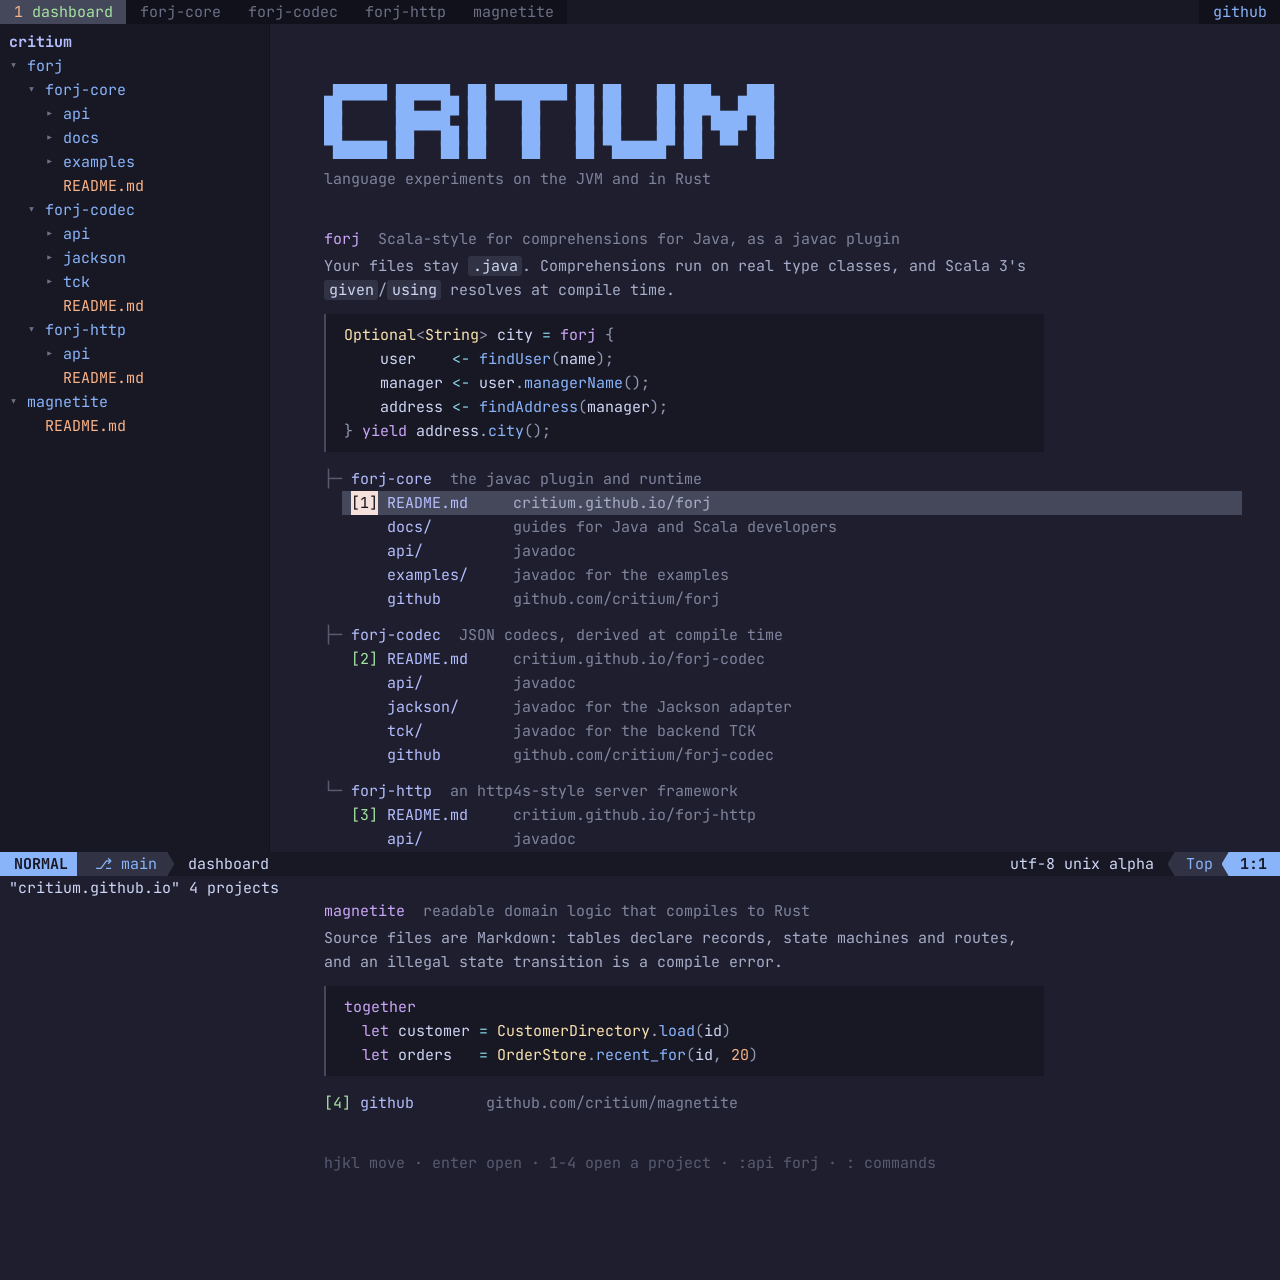
==== commit 86dfe7d9: "Added teasers back" ====
--- a/index.html
+++ b/index.html
@@ -13,7 +13,7 @@
   <body>
     <nav class="tabline">
       <a class="tab" href="#dashboard" data-buf="dashboard"><span class="tabnr">1</span> dashboard</a>
-      <a class="tab" href="/forj/">forj</a>
+      <a class="tab" href="/forj/">forj-core</a>
       <a class="tab" href="/forj-codec/">forj-codec</a>
       <a class="tab" href="/forj-http/">forj-http</a>
       <a class="tab" href="https://github.com/critium/magnetite">magnetite</a>
@@ -27,24 +27,28 @@
         <ul>
           <li><a class="dir" href="/forj/"><span class="fold">▾</span> forj</a>
             <ul>
-              <li><a class="dir" href="/forj/api/"><span class="fold">▸</span> api</a></li>
-              <li><a class="dir" href="/forj/docs/"><span class="fold">▸</span> docs</a></li>
-              <li><a class="dir" href="/forj/examples/"><span class="fold">▸</span> examples</a></li>
-              <li><a class="file md" href="/forj/">README.md</a></li>
-            </ul>
-          </li>
-          <li><a class="dir" href="/forj-codec/"><span class="fold">▾</span> forj-codec</a>
-            <ul>
-              <li><a class="dir" href="/forj-codec/api/"><span class="fold">▸</span> api</a></li>
-              <li><a class="dir" href="/forj-codec/jackson/"><span class="fold">▸</span> jackson</a></li>
-              <li><a class="dir" href="/forj-codec/tck/"><span class="fold">▸</span> tck</a></li>
-              <li><a class="file md" href="/forj-codec/">README.md</a></li>
-            </ul>
-          </li>
-          <li><a class="dir" href="/forj-http/"><span class="fold">▾</span> forj-http</a>
-            <ul>
-              <li><a class="dir" href="/forj-http/api/"><span class="fold">▸</span> api</a></li>
-              <li><a class="file md" href="/forj-http/">README.md</a></li>
+              <li><a class="dir" href="/forj/"><span class="fold">▾</span> forj-core</a>
+                <ul>
+                  <li><a class="dir" href="/forj/api/"><span class="fold">▸</span> api</a></li>
+                  <li><a class="dir" href="/forj/docs/"><span class="fold">▸</span> docs</a></li>
+                  <li><a class="dir" href="/forj/examples/"><span class="fold">▸</span> examples</a></li>
+                  <li><a class="file md" href="/forj/">README.md</a></li>
+                </ul>
+              </li>
+              <li><a class="dir" href="/forj-codec/"><span class="fold">▾</span> forj-codec</a>
+                <ul>
+                  <li><a class="dir" href="/forj-codec/api/"><span class="fold">▸</span> api</a></li>
+                  <li><a class="dir" href="/forj-codec/jackson/"><span class="fold">▸</span> jackson</a></li>
+                  <li><a class="dir" href="/forj-codec/tck/"><span class="fold">▸</span> tck</a></li>
+                  <li><a class="file md" href="/forj-codec/">README.md</a></li>
+                </ul>
+              </li>
+              <li><a class="dir" href="/forj-http/"><span class="fold">▾</span> forj-http</a>
+                <ul>
+                  <li><a class="dir" href="/forj-http/api/"><span class="fold">▸</span> api</a></li>
+                  <li><a class="file md" href="/forj-http/">README.md</a></li>
+                </ul>
+              </li>
             </ul>
           </li>
           <li><a class="dir" href="https://github.com/critium/magnetite"><span class="fold">▾</span> magnetite</a>
@@ -65,30 +69,43 @@
  ██████ ██   ██ ██    ██    ██  ██████  ██      ██</pre>
           <p class="tagline">language experiments on the JVM and in Rust</p>
 
-          <div class="group">
+          <div class="group project">
             <div class="group-title">forj <span class="group-desc">Scala-style for comprehensions for Java, as a javac plugin</span></div>
-            <a class="button" href="/forj/" data-key="1"><span class="key">[1]</span> <span class="label">README.md</span><span class="desc">critium.github.io/forj</span></a>
-            <a class="button" href="/forj/docs/"><span class="key">   </span> <span class="label">docs/</span><span class="desc">guides for Java and Scala developers</span></a>
-            <a class="button" href="/forj/api/"><span class="key">   </span> <span class="label">api/</span><span class="desc">javadoc</span></a>
-            <a class="button" href="/forj/examples/"><span class="key">   </span> <span class="label">examples/</span><span class="desc">javadoc for the examples</span></a>
-            <a class="button" href="https://github.com/critium/forj"><span class="key">   </span> <span class="label">github</span><span class="desc">github.com/critium/forj</span></a>
-          </div>
-          <div class="group">
-            <div class="group-title">forj-codec <span class="group-desc">JSON codecs for forj, derived at compile time</span></div>
-            <a class="button" href="/forj-codec/" data-key="2"><span class="key">[2]</span> <span class="label">README.md</span><span class="desc">critium.github.io/forj-codec</span></a>
-            <a class="button" href="/forj-codec/api/"><span class="key">   </span> <span class="label">api/</span><span class="desc">javadoc</span></a>
-            <a class="button" href="/forj-codec/jackson/"><span class="key">   </span> <span class="label">jackson/</span><span class="desc">javadoc for the Jackson adapter</span></a>
-            <a class="button" href="/forj-codec/tck/"><span class="key">   </span> <span class="label">tck/</span><span class="desc">javadoc for the backend TCK</span></a>
-            <a class="button" href="https://github.com/critium/forj-codec"><span class="key">   </span> <span class="label">github</span><span class="desc">github.com/critium/forj-codec</span></a>
-          </div>
-          <div class="group">
-            <div class="group-title">forj-http <span class="group-desc">an http4s-style server framework for forj</span></div>
-            <a class="button" href="/forj-http/" data-key="3"><span class="key">[3]</span> <span class="label">README.md</span><span class="desc">critium.github.io/forj-http</span></a>
-            <a class="button" href="/forj-http/api/"><span class="key">   </span> <span class="label">api/</span><span class="desc">javadoc</span></a>
-            <a class="button" href="https://github.com/critium/forj-http"><span class="key">   </span> <span class="label">github</span><span class="desc">github.com/critium/forj-http</span></a>
+            <p class="teaser">Your files stay <code>.java</code>. Comprehensions run on real type classes, and Scala 3's <code>given</code>/<code>using</code> resolves at compile time.</p>
+<pre class="snippet"><span class="t">Optional</span><span class="p">&lt;</span><span class="t">String</span><span class="p">&gt;</span> city <span class="o">=</span> <span class="k">forj</span> <span class="p">{</span>
+    user    <span class="o">&lt;-</span> <span class="f">findUser</span><span class="p">(</span>name<span class="p">);</span>
+    manager <span class="o">&lt;-</span> user<span class="p">.</span><span class="f">managerName</span><span class="p">();</span>
+    address <span class="o">&lt;-</span> <span class="f">findAddress</span><span class="p">(</span>manager<span class="p">);</span>
+<span class="p">}</span> <span class="k">yield</span> address<span class="p">.</span><span class="f">city</span><span class="p">();</span></pre>
+            <div class="sub">
+              <div class="sub-title"><span class="branch">├─</span> forj-core <span class="group-desc">the javac plugin and runtime</span></div>
+              <a class="button" href="/forj/" data-key="1"><span class="key">[1]</span> <span class="label">README.md</span><span class="desc">critium.github.io/forj</span></a>
+              <a class="button" href="/forj/docs/"><span class="key">   </span> <span class="label">docs/</span><span class="desc">guides for Java and Scala developers</span></a>
+              <a class="button" href="/forj/api/"><span class="key">   </span> <span class="label">api/</span><span class="desc">javadoc</span></a>
+              <a class="button" href="/forj/examples/"><span class="key">   </span> <span class="label">examples/</span><span class="desc">javadoc for the examples</span></a>
+              <a class="button" href="https://github.com/critium/forj"><span class="key">   </span> <span class="label">github</span><span class="desc">github.com/critium/forj</span></a>
+            </div>
+            <div class="sub">
+              <div class="sub-title"><span class="branch">├─</span> forj-codec <span class="group-desc">JSON codecs, derived at compile time</span></div>
+              <a class="button" href="/forj-codec/" data-key="2"><span class="key">[2]</span> <span class="label">README.md</span><span class="desc">critium.github.io/forj-codec</span></a>
+              <a class="button" href="/forj-codec/api/"><span class="key">   </span> <span class="label">api/</span><span class="desc">javadoc</span></a>
+              <a class="button" href="/forj-codec/jackson/"><span class="key">   </span> <span class="label">jackson/</span><span class="desc">javadoc for the Jackson adapter</span></a>
+              <a class="button" href="/forj-codec/tck/"><span class="key">   </span> <span class="label">tck/</span><span class="desc">javadoc for the backend TCK</span></a>
+              <a class="button" href="https://github.com/critium/forj-codec"><span class="key">   </span> <span class="label">github</span><span class="desc">github.com/critium/forj-codec</span></a>
+            </div>
+            <div class="sub last">
+              <div class="sub-title"><span class="branch">└─</span> forj-http <span class="group-desc">an http4s-style server framework</span></div>
+              <a class="button" href="/forj-http/" data-key="3"><span class="key">[3]</span> <span class="label">README.md</span><span class="desc">critium.github.io/forj-http</span></a>
+              <a class="button" href="/forj-http/api/"><span class="key">   </span> <span class="label">api/</span><span class="desc">javadoc</span></a>
+              <a class="button" href="https://github.com/critium/forj-http"><span class="key">   </span> <span class="label">github</span><span class="desc">github.com/critium/forj-http</span></a>
+            </div>
           </div>
           <div class="group">
             <div class="group-title">magnetite <span class="group-desc">readable domain logic that compiles to Rust</span></div>
+            <p class="teaser">Source files are Markdown: tables declare records, state machines and routes, and an illegal state transition is a compile error.</p>
+<pre class="snippet"><span class="k">together</span>
+  <span class="k">let</span> customer <span class="o">=</span> <span class="t">CustomerDirectory</span><span class="p">.</span><span class="f">load</span><span class="p">(</span>id<span class="p">)</span>
+  <span class="k">let</span> orders   <span class="o">=</span> <span class="t">OrderStore</span><span class="p">.</span><span class="f">recent_for</span><span class="p">(</span>id<span class="p">,</span> <span class="n">20</span><span class="p">)</span></pre>
             <a class="button" href="https://github.com/critium/magnetite" data-key="4"><span class="key">[4]</span> <span class="label">github</span><span class="desc">github.com/critium/magnetite</span></a>
           </div>
           <p class="hint">hjkl move · enter open · 1-4 open a project · :api forj · : commands</p>
--- a/styles.css
+++ b/styles.css
@@ -307,3 +307,41 @@
   .button .desc { flex-basis: 100%; padding-left: 5ch; }
   .hint { display: none; }
 }
+
+/* forj teaser and its sub-projects */
+
+.teaser {
+  margin: 0.2em 0 0.8em;
+  color: var(--subtext0);
+  max-width: 80ch;
+}
+
+code {
+  font: inherit;
+  background: var(--surface0);
+  color: var(--text);
+  padding: 0 0.5ch;
+  border-radius: 3px;
+}
+
+.snippet {
+  font: inherit;
+  margin: 0 0 1em;
+  padding: 0.6em 2ch;
+  background: var(--mantle);
+  border-left: 2px solid var(--surface1);
+  overflow-x: auto;
+  max-width: 80ch;
+}
+
+.k { color: var(--mauve); }
+.t { color: var(--yellow); }
+.f { color: var(--blue); }
+.o { color: var(--sky); }
+.p { color: var(--overlay2); }
+.n { color: var(--peach); }
+
+.sub { margin: 0 0 0.8em; }
+.sub-title { color: var(--lavender); }
+.sub-title .branch { color: var(--surface2); }
+.sub .button { margin-left: calc(3ch - 1ch); }
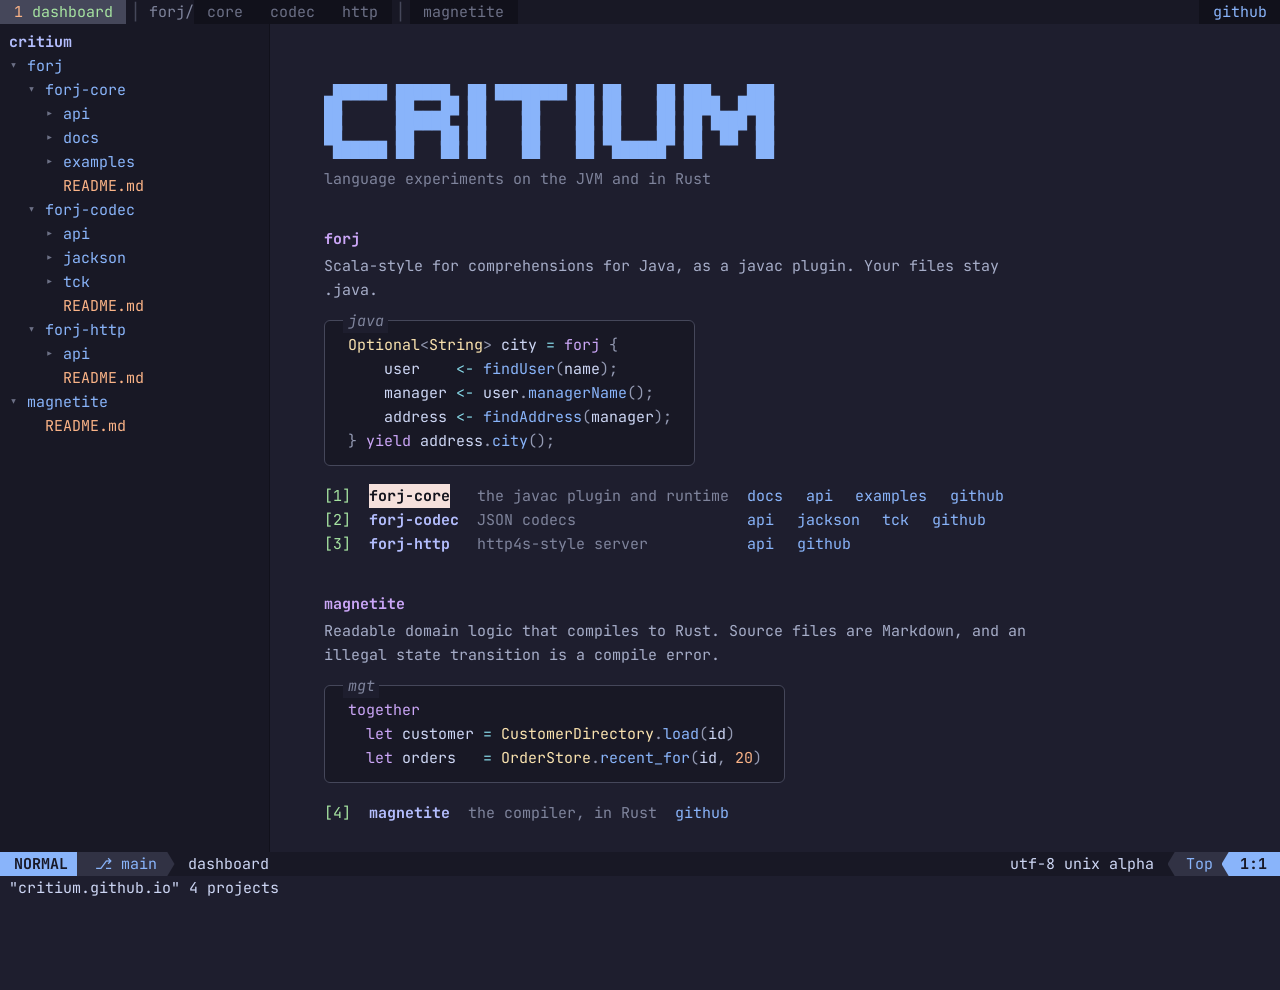
==== commit 7088a32e: "More stylistic changes" ====
--- a/index.html
+++ b/index.html
@@ -13,9 +13,12 @@
   <body>
     <nav class="tabline">
       <a class="tab" href="#dashboard" data-buf="dashboard"><span class="tabnr">1</span> dashboard</a>
-      <a class="tab" href="/forj/">forj-core</a>
-      <a class="tab" href="/forj-codec/">forj-codec</a>
-      <a class="tab" href="/forj-http/">forj-http</a>
+      <span class="tabsep">│</span>
+      <span class="tabgroup">forj/</span>
+      <a class="tab" href="/forj/">core</a>
+      <a class="tab" href="/forj-codec/">codec</a>
+      <a class="tab" href="/forj-http/">http</a>
+      <span class="tabsep">│</span>
       <a class="tab" href="https://github.com/critium/magnetite">magnetite</a>
       <span class="tabfill"></span>
       <a class="tab tab-right" href="https://github.com/critium">github</a>
@@ -69,44 +72,30 @@
  ██████ ██   ██ ██    ██    ██  ██████  ██      ██</pre>
           <p class="tagline">language experiments on the JVM and in Rust</p>
 
-          <div class="group project">
-            <div class="group-title">forj <span class="group-desc">Scala-style for comprehensions for Java, as a javac plugin</span></div>
-            <p class="teaser">Your files stay <code>.java</code>. Comprehensions run on real type classes, and Scala 3's <code>given</code>/<code>using</code> resolves at compile time.</p>
-<pre class="snippet"><span class="t">Optional</span><span class="p">&lt;</span><span class="t">String</span><span class="p">&gt;</span> city <span class="o">=</span> <span class="k">forj</span> <span class="p">{</span>
+          <div class="group">
+            <div class="group-title">forj</div>
+            <p class="teaser">Scala-style for comprehensions for Java, as a javac plugin. Your files stay .java.</p>
+            <div class="float" data-lang="java"><pre><span class="t">Optional</span><span class="p">&lt;</span><span class="t">String</span><span class="p">&gt;</span> city <span class="o">=</span> <span class="k">forj</span> <span class="p">{</span>
     user    <span class="o">&lt;-</span> <span class="f">findUser</span><span class="p">(</span>name<span class="p">);</span>
     manager <span class="o">&lt;-</span> user<span class="p">.</span><span class="f">managerName</span><span class="p">();</span>
     address <span class="o">&lt;-</span> <span class="f">findAddress</span><span class="p">(</span>manager<span class="p">);</span>
-<span class="p">}</span> <span class="k">yield</span> address<span class="p">.</span><span class="f">city</span><span class="p">();</span></pre>
-            <div class="sub">
-              <div class="sub-title"><span class="branch">├─</span> forj-core <span class="group-desc">the javac plugin and runtime</span></div>
-              <a class="button" href="/forj/" data-key="1"><span class="key">[1]</span> <span class="label">README.md</span><span class="desc">critium.github.io/forj</span></a>
-              <a class="button" href="/forj/docs/"><span class="key">   </span> <span class="label">docs/</span><span class="desc">guides for Java and Scala developers</span></a>
-              <a class="button" href="/forj/api/"><span class="key">   </span> <span class="label">api/</span><span class="desc">javadoc</span></a>
-              <a class="button" href="/forj/examples/"><span class="key">   </span> <span class="label">examples/</span><span class="desc">javadoc for the examples</span></a>
-              <a class="button" href="https://github.com/critium/forj"><span class="key">   </span> <span class="label">github</span><span class="desc">github.com/critium/forj</span></a>
-            </div>
-            <div class="sub">
-              <div class="sub-title"><span class="branch">├─</span> forj-codec <span class="group-desc">JSON codecs, derived at compile time</span></div>
-              <a class="button" href="/forj-codec/" data-key="2"><span class="key">[2]</span> <span class="label">README.md</span><span class="desc">critium.github.io/forj-codec</span></a>
-              <a class="button" href="/forj-codec/api/"><span class="key">   </span> <span class="label">api/</span><span class="desc">javadoc</span></a>
-              <a class="button" href="/forj-codec/jackson/"><span class="key">   </span> <span class="label">jackson/</span><span class="desc">javadoc for the Jackson adapter</span></a>
-              <a class="button" href="/forj-codec/tck/"><span class="key">   </span> <span class="label">tck/</span><span class="desc">javadoc for the backend TCK</span></a>
-              <a class="button" href="https://github.com/critium/forj-codec"><span class="key">   </span> <span class="label">github</span><span class="desc">github.com/critium/forj-codec</span></a>
-            </div>
-            <div class="sub last">
-              <div class="sub-title"><span class="branch">└─</span> forj-http <span class="group-desc">an http4s-style server framework</span></div>
-              <a class="button" href="/forj-http/" data-key="3"><span class="key">[3]</span> <span class="label">README.md</span><span class="desc">critium.github.io/forj-http</span></a>
-              <a class="button" href="/forj-http/api/"><span class="key">   </span> <span class="label">api/</span><span class="desc">javadoc</span></a>
-              <a class="button" href="https://github.com/critium/forj-http"><span class="key">   </span> <span class="label">github</span><span class="desc">github.com/critium/forj-http</span></a>
+<span class="p">}</span> <span class="k">yield</span> address<span class="p">.</span><span class="f">city</span><span class="p">();</span></pre></div>
+            <div class="repos">
+            <div class="repo"><span class="key">[1]</span><a class="name" href="/forj/" data-key="1">forj-core</a><span class="desc">the javac plugin and runtime</span><span class="links"><a href="/forj/docs/">docs</a> <a href="/forj/api/">api</a> <a href="/forj/examples/">examples</a> <a href="https://github.com/critium/forj">github</a></span></div>
+            <div class="repo"><span class="key">[2]</span><a class="name" href="/forj-codec/" data-key="2">forj-codec</a><span class="desc">JSON codecs</span><span class="links"><a href="/forj-codec/api/">api</a> <a href="/forj-codec/jackson/">jackson</a> <a href="/forj-codec/tck/">tck</a> <a href="https://github.com/critium/forj-codec">github</a></span></div>
+            <div class="repo"><span class="key">[3]</span><a class="name" href="/forj-http/" data-key="3">forj-http</a><span class="desc">http4s-style server</span><span class="links"><a href="/forj-http/api/">api</a> <a href="https://github.com/critium/forj-http">github</a></span></div>
             </div>
           </div>
+
           <div class="group">
-            <div class="group-title">magnetite <span class="group-desc">readable domain logic that compiles to Rust</span></div>
-            <p class="teaser">Source files are Markdown: tables declare records, state machines and routes, and an illegal state transition is a compile error.</p>
-<pre class="snippet"><span class="k">together</span>
+            <div class="group-title">magnetite</div>
+            <p class="teaser">Readable domain logic that compiles to Rust. Source files are Markdown, and an illegal state transition is a compile error.</p>
+            <div class="float" data-lang="mgt"><pre><span class="k">together</span>
   <span class="k">let</span> customer <span class="o">=</span> <span class="t">CustomerDirectory</span><span class="p">.</span><span class="f">load</span><span class="p">(</span>id<span class="p">)</span>
-  <span class="k">let</span> orders   <span class="o">=</span> <span class="t">OrderStore</span><span class="p">.</span><span class="f">recent_for</span><span class="p">(</span>id<span class="p">,</span> <span class="n">20</span><span class="p">)</span></pre>
-            <a class="button" href="https://github.com/critium/magnetite" data-key="4"><span class="key">[4]</span> <span class="label">github</span><span class="desc">github.com/critium/magnetite</span></a>
+  <span class="k">let</span> orders   <span class="o">=</span> <span class="t">OrderStore</span><span class="p">.</span><span class="f">recent_for</span><span class="p">(</span>id<span class="p">,</span> <span class="n">20</span><span class="p">)</span></pre></div>
+            <div class="repos">
+            <div class="repo"><span class="key">[4]</span><a class="name" href="https://github.com/critium/magnetite" data-key="4">magnetite</a><span class="desc">the compiler, in Rust</span><span class="links"><a href="https://github.com/critium/magnetite">github</a></span></div>
+            </div>
           </div>
           <p class="hint">hjkl move · enter open · 1-4 open a project · :api forj · : commands</p>
         </section>
--- a/styles.css
+++ b/styles.css
@@ -54,6 +54,8 @@
 
 .tabnr { color: var(--peach); }
 .tabfill { flex: 1; }
+.tabsep { padding: 0 0.5ch; color: var(--surface1); }
+.tabgroup { padding-left: 0.5ch; color: var(--overlay1); }
 .tab-right { color: var(--blue); }
 
 /* layout */
@@ -145,39 +147,6 @@
   color: var(--overlay1);
 }
 
-.group { margin-bottom: 1.6em; }
-
-.group-title {
-  color: var(--mauve);
-  margin-bottom: 0.2em;
-}
-
-.button {
-  display: flex;
-  flex-wrap: wrap;
-  column-gap: 1ch;
-  padding: 0 1ch;
-  margin-left: -1ch;
-  text-decoration: none;
-  border-radius: 3px;
-}
-
-.button:hover, .button:focus-visible {
-  background: var(--surface0);
-  outline: none;
-}
-
-.button .key { color: var(--green); min-width: 3ch; }
-
-.button .label {
-  color: var(--lavender);
-  min-width: 13ch;
-}
-
-.button .desc { color: var(--overlay1); }
-
-.group-desc { color: var(--overlay1); margin-left: 1ch; }
-
 .hint {
   margin: 2.4em 0 0;
   color: var(--surface2);
@@ -195,16 +164,6 @@
 }
 
 a.cursor * { color: var(--crust) !important; }
-
-.button.cursor {
-  background: var(--surface1);
-  color: inherit !important;
-}
-
-.button.cursor * { color: revert-layer !important; }
-.button.cursor .key { background: var(--rosewater); color: var(--crust) !important; }
-.button.cursor .label { color: var(--lavender) !important; }
-.button.cursor .desc { color: var(--subtext0) !important; }
 
 
 /* statusline + cmdline */
@@ -304,34 +263,48 @@
   .dashboard { padding-top: 2em; }
   .header { font-size: min(13px, 2.9vw); }
   .sl-b, .sl-x { display: none; }
-  .button .desc { flex-basis: 100%; padding-left: 5ch; }
   .hint { display: none; }
 }
 
-/* forj teaser and its sub-projects */
+/* project teasers */
+
+.group { margin-bottom: 2.4em; }
+.group-title { color: var(--mauve); font-weight: 700; }
 
 .teaser {
-  margin: 0.2em 0 0.8em;
+  margin: 0.2em 0 1em;
   color: var(--subtext0);
   max-width: 80ch;
 }
 
-code {
+/* a code sample in a floating window: rounded border, filetype in the top border */
+.float {
+  position: relative;
+  width: fit-content;
+  max-width: 100%;
+  margin: 1.2em 0 1.2em;
+  border: 1px solid var(--surface1);
+  border-radius: 6px;
+  background: var(--mantle);
+}
+
+.float::before {
+  content: " " attr(data-lang) " ";
+  position: absolute;
+  top: -0.8em;
+  left: 2ch;
+  padding: 0 0.5ch;
+  background: var(--base);
+  color: var(--overlay1);
+  font-style: italic;
+  line-height: 1.6;
+}
+
+.float pre {
   font: inherit;
-  background: var(--surface0);
-  color: var(--text);
-  padding: 0 0.5ch;
-  border-radius: 3px;
-}
-
-.snippet {
-  font: inherit;
-  margin: 0 0 1em;
-  padding: 0.6em 2ch;
-  background: var(--mantle);
-  border-left: 2px solid var(--surface1);
+  margin: 0;
+  padding: 0.8em 2.5ch;
   overflow-x: auto;
-  max-width: 80ch;
 }
 
 .k { color: var(--mauve); }
@@ -341,7 +314,22 @@
 .p { color: var(--overlay2); }
 .n { color: var(--peach); }
 
-.sub { margin: 0 0 0.8em; }
-.sub-title { color: var(--lavender); }
-.sub-title .branch { color: var(--surface2); }
-.sub .button { margin-left: calc(3ch - 1ch); }
+/* one row per repo: [key] name  description  links */
+.repos {
+  display: grid;
+  grid-template-columns: 3ch max-content max-content 1fr;
+  column-gap: 2ch;
+}
+
+.repo { display: contents; }
+.repo .key { color: var(--green); }
+.repo .name { color: var(--lavender); text-decoration: none; font-weight: 700; justify-self: start; }
+.repo .desc { color: var(--overlay1); }
+.repo .links a { color: var(--blue); text-decoration: none; margin-right: 1.5ch; }
+.repo a:hover { text-decoration: underline; text-underline-offset: 3px; }
+
+@media (max-width: 700px) {
+  .repos { grid-template-columns: 3ch 1fr; row-gap: 0; }
+  .repo .desc, .repo .links { grid-column: 2; }
+  .repo .links { margin-bottom: 0.6em; }
+}
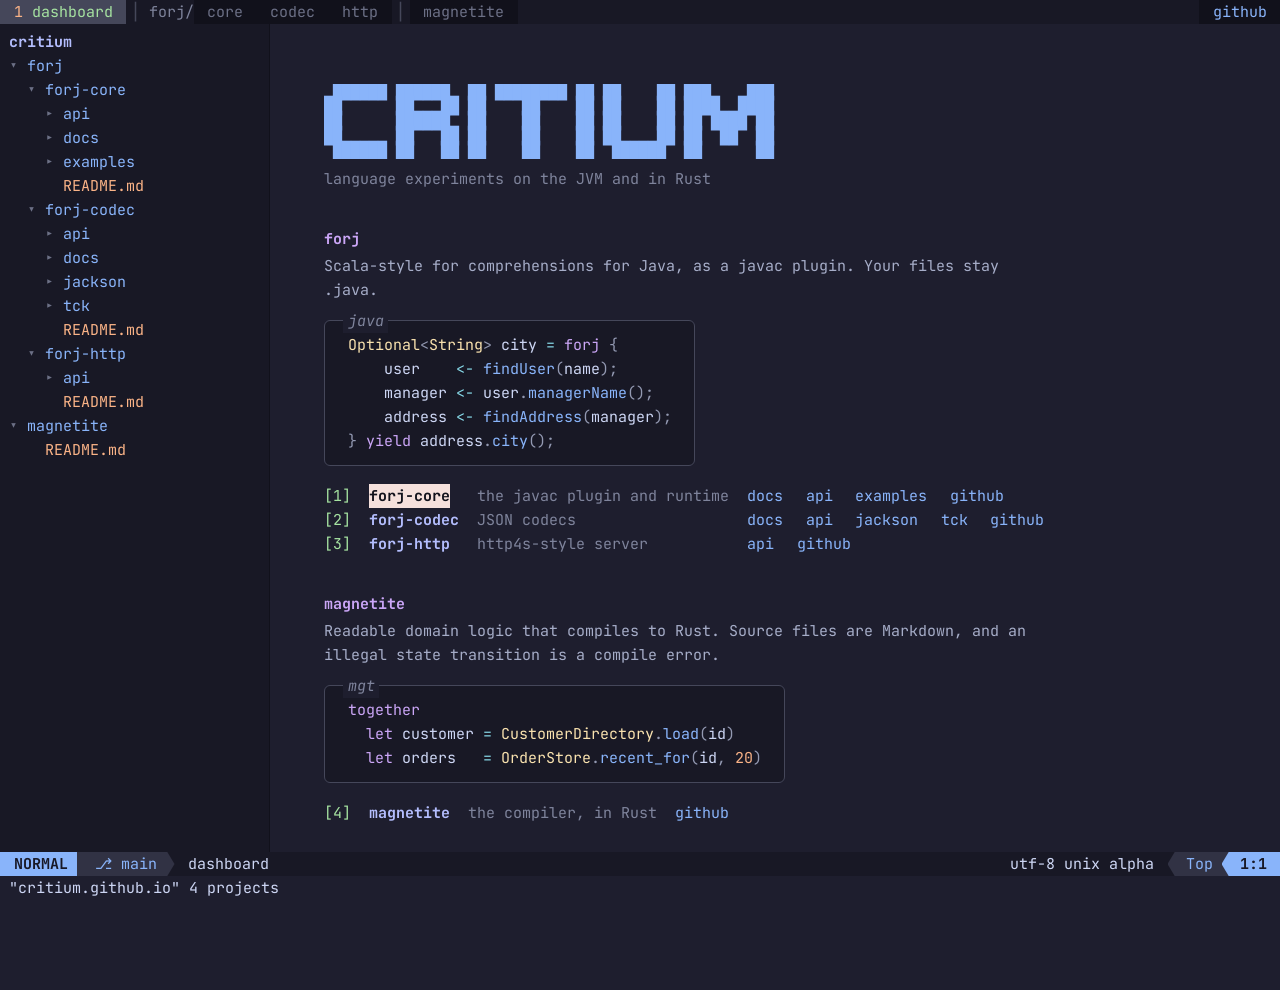
==== commit 4de6f3d4: "Adding bench to nav bar" ====
--- a/index.html
+++ b/index.html
@@ -41,6 +41,7 @@
               <li><a class="dir" href="/forj-codec/"><span class="fold">▾</span> forj-codec</a>
                 <ul>
                   <li><a class="dir" href="/forj-codec/api/"><span class="fold">▸</span> api</a></li>
+                  <li><a class="dir" href="/forj-codec/docs/"><span class="fold">▸</span> docs</a></li>
                   <li><a class="dir" href="/forj-codec/jackson/"><span class="fold">▸</span> jackson</a></li>
                   <li><a class="dir" href="/forj-codec/tck/"><span class="fold">▸</span> tck</a></li>
                   <li><a class="file md" href="/forj-codec/">README.md</a></li>
@@ -82,7 +83,7 @@
 <span class="p">}</span> <span class="k">yield</span> address<span class="p">.</span><span class="f">city</span><span class="p">();</span></pre></div>
             <div class="repos">
             <div class="repo"><span class="key">[1]</span><a class="name" href="/forj/" data-key="1">forj-core</a><span class="desc">the javac plugin and runtime</span><span class="links"><a href="/forj/docs/">docs</a> <a href="/forj/api/">api</a> <a href="/forj/examples/">examples</a> <a href="https://github.com/critium/forj">github</a></span></div>
-            <div class="repo"><span class="key">[2]</span><a class="name" href="/forj-codec/" data-key="2">forj-codec</a><span class="desc">JSON codecs</span><span class="links"><a href="/forj-codec/api/">api</a> <a href="/forj-codec/jackson/">jackson</a> <a href="/forj-codec/tck/">tck</a> <a href="https://github.com/critium/forj-codec">github</a></span></div>
+            <div class="repo"><span class="key">[2]</span><a class="name" href="/forj-codec/" data-key="2">forj-codec</a><span class="desc">JSON codecs</span><span class="links"><a href="/forj-codec/docs/">docs</a> <a href="/forj-codec/api/">api</a> <a href="/forj-codec/jackson/">jackson</a> <a href="/forj-codec/tck/">tck</a> <a href="https://github.com/critium/forj-codec">github</a></span></div>
             <div class="repo"><span class="key">[3]</span><a class="name" href="/forj-http/" data-key="3">forj-http</a><span class="desc">http4s-style server</span><span class="links"><a href="/forj-http/api/">api</a> <a href="https://github.com/critium/forj-http">github</a></span></div>
             </div>
           </div>
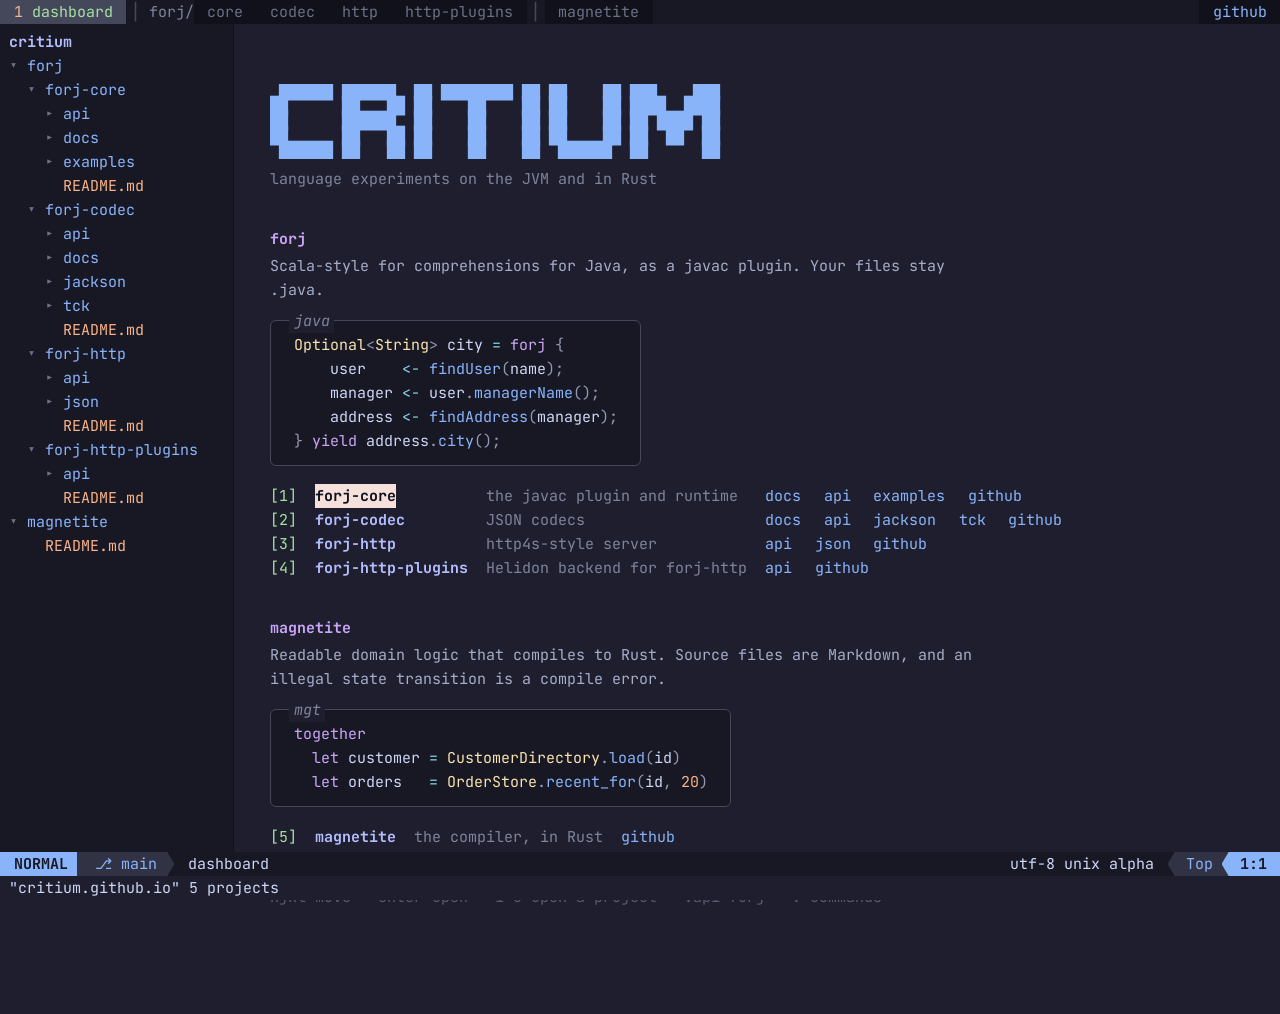
==== commit abcae0eb: "Navbar/navigation" ====
--- a/index.html
+++ b/index.html
@@ -18,6 +18,7 @@
       <a class="tab" href="/forj/">core</a>
       <a class="tab" href="/forj-codec/">codec</a>
       <a class="tab" href="/forj-http/">http</a>
+      <a class="tab" href="/forj-http-plugins/">http-plugins</a>
       <span class="tabsep">│</span>
       <a class="tab" href="https://github.com/critium/magnetite">magnetite</a>
       <span class="tabfill"></span>
@@ -50,7 +51,14 @@
               <li><a class="dir" href="/forj-http/"><span class="fold">▾</span> forj-http</a>
                 <ul>
                   <li><a class="dir" href="/forj-http/api/"><span class="fold">▸</span> api</a></li>
+                  <li><a class="dir" href="/forj-http/json/"><span class="fold">▸</span> json</a></li>
                   <li><a class="file md" href="/forj-http/">README.md</a></li>
+                </ul>
+              </li>
+              <li><a class="dir" href="/forj-http-plugins/"><span class="fold">▾</span> forj-http-plugins</a>
+                <ul>
+                  <li><a class="dir" href="/forj-http-plugins/api/"><span class="fold">▸</span> api</a></li>
+                  <li><a class="file md" href="/forj-http-plugins/">README.md</a></li>
                 </ul>
               </li>
             </ul>
@@ -84,7 +92,8 @@
             <div class="repos">
             <div class="repo"><span class="key">[1]</span><a class="name" href="/forj/" data-key="1">forj-core</a><span class="desc">the javac plugin and runtime</span><span class="links"><a href="/forj/docs/">docs</a> <a href="/forj/api/">api</a> <a href="/forj/examples/">examples</a> <a href="https://github.com/critium/forj">github</a></span></div>
             <div class="repo"><span class="key">[2]</span><a class="name" href="/forj-codec/" data-key="2">forj-codec</a><span class="desc">JSON codecs</span><span class="links"><a href="/forj-codec/docs/">docs</a> <a href="/forj-codec/api/">api</a> <a href="/forj-codec/jackson/">jackson</a> <a href="/forj-codec/tck/">tck</a> <a href="https://github.com/critium/forj-codec">github</a></span></div>
-            <div class="repo"><span class="key">[3]</span><a class="name" href="/forj-http/" data-key="3">forj-http</a><span class="desc">http4s-style server</span><span class="links"><a href="/forj-http/api/">api</a> <a href="https://github.com/critium/forj-http">github</a></span></div>
+            <div class="repo"><span class="key">[3]</span><a class="name" href="/forj-http/" data-key="3">forj-http</a><span class="desc">http4s-style server</span><span class="links"><a href="/forj-http/api/">api</a> <a href="/forj-http/json/">json</a> <a href="https://github.com/critium/forj-http">github</a></span></div>
+            <div class="repo"><span class="key">[4]</span><a class="name" href="/forj-http-plugins/" data-key="4">forj-http-plugins</a><span class="desc">Helidon backend for forj-http</span><span class="links"><a href="/forj-http-plugins/api/">api</a> <a href="https://github.com/critium/forj-http-plugins">github</a></span></div>
             </div>
           </div>
 
@@ -95,10 +104,10 @@
   <span class="k">let</span> customer <span class="o">=</span> <span class="t">CustomerDirectory</span><span class="p">.</span><span class="f">load</span><span class="p">(</span>id<span class="p">)</span>
   <span class="k">let</span> orders   <span class="o">=</span> <span class="t">OrderStore</span><span class="p">.</span><span class="f">recent_for</span><span class="p">(</span>id<span class="p">,</span> <span class="n">20</span><span class="p">)</span></pre></div>
             <div class="repos">
-            <div class="repo"><span class="key">[4]</span><a class="name" href="https://github.com/critium/magnetite" data-key="4">magnetite</a><span class="desc">the compiler, in Rust</span><span class="links"><a href="https://github.com/critium/magnetite">github</a></span></div>
+            <div class="repo"><span class="key">[5]</span><a class="name" href="https://github.com/critium/magnetite" data-key="5">magnetite</a><span class="desc">the compiler, in Rust</span><span class="links"><a href="https://github.com/critium/magnetite">github</a></span></div>
             </div>
           </div>
-          <p class="hint">hjkl move · enter open · 1-4 open a project · :api forj · : commands</p>
+          <p class="hint">hjkl move · enter open · 1-5 open a project · :api forj · : commands</p>
         </section>
       </main>
     </div>
@@ -114,7 +123,7 @@
         <span class="sl-z" id="loc">1:1</span>
       </div>
       <form class="cmdline" id="cmdform" autocomplete="off">
-        <span id="msg">"critium.github.io" 4 projects</span>
+        <span id="msg">"critium.github.io" 5 projects</span>
         <span class="cmd" id="cmdwrap" hidden>:<input id="cmd" aria-label="command" spellcheck="false" /></span>
         <span class="showcmd" id="showcmd"></span>
       </form>
--- a/styles.css
+++ b/styles.css
@@ -2,8 +2,8 @@
 
 /* site layout; the colours and font are in palette.css */
 :root {
-  --gutter: 6ch;
-  --tree: 30ch;
+  --gutter: 4ch;
+  --tree: 26ch;
 }
 
 * { box-sizing: border-box; }
@@ -113,10 +113,6 @@
 .editor {
   min-width: 0;
   padding-bottom: 4em;
-  /* colorcolumn=120 */
-  background:
-    linear-gradient(var(--mantle), var(--mantle))
-    no-repeat calc(var(--gutter) + 119ch) 0 / 1ch 100%;
 }
 
 .buf {
@@ -257,7 +253,7 @@
 }
 
 @media (max-width: 600px) {
-  :root { --gutter: 4.5ch; }
+  :root { --gutter: 3ch; }
   body { font-size: 13px; }
   .buf { padding-right: 16px; }
   .dashboard { padding-top: 2em; }
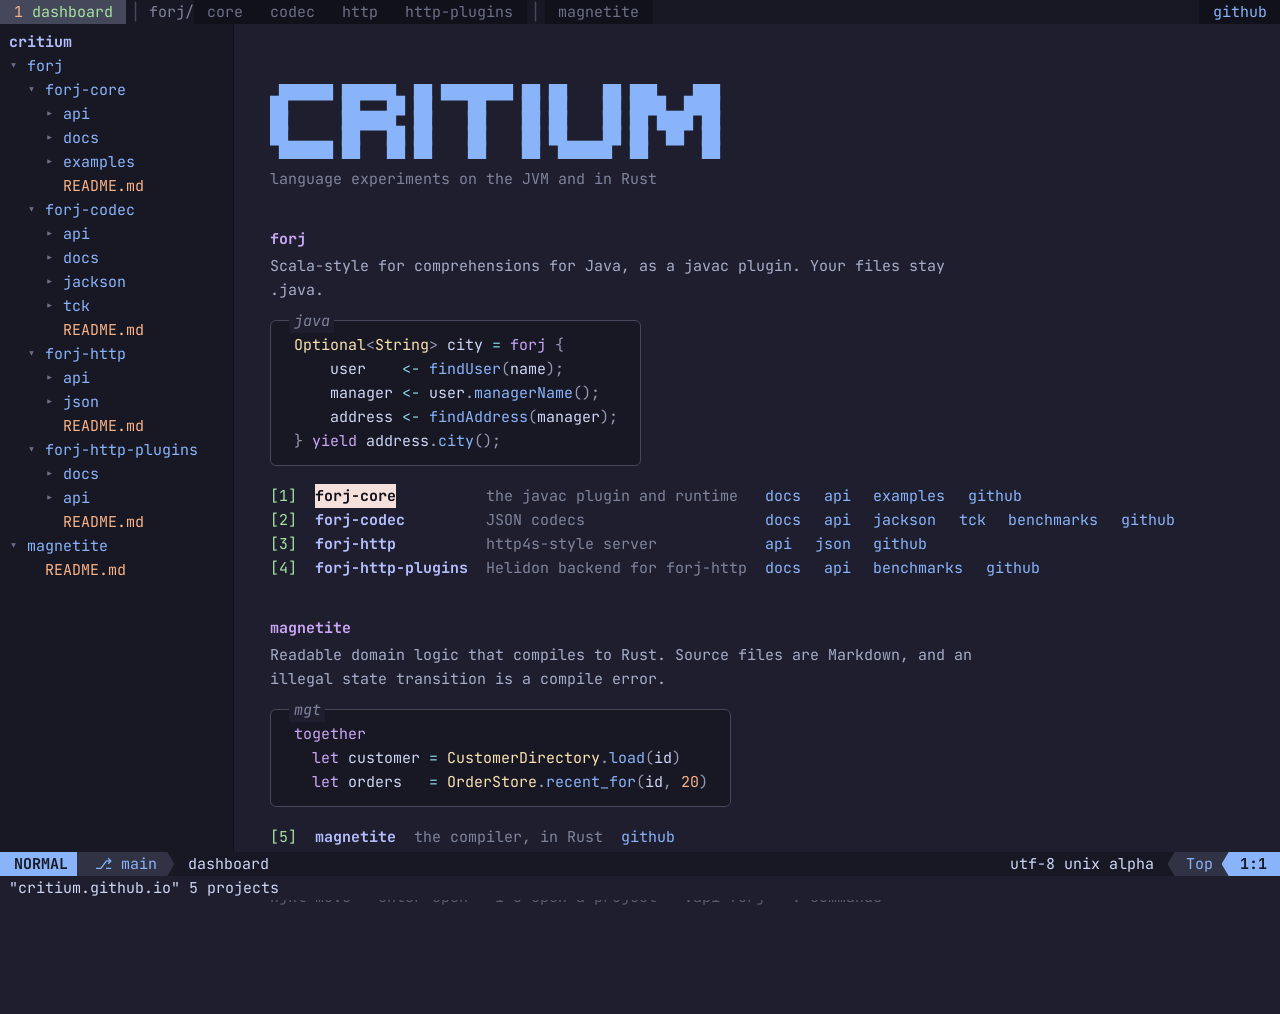
==== commit ebccb756: "Added plugin section" ====
--- a/index.html
+++ b/index.html
@@ -57,6 +57,7 @@
               </li>
               <li><a class="dir" href="/forj-http-plugins/"><span class="fold">▾</span> forj-http-plugins</a>
                 <ul>
+                  <li><a class="dir" href="/forj-http-plugins/docs/"><span class="fold">▸</span> docs</a></li>
                   <li><a class="dir" href="/forj-http-plugins/api/"><span class="fold">▸</span> api</a></li>
                   <li><a class="file md" href="/forj-http-plugins/">README.md</a></li>
                 </ul>
@@ -91,9 +92,9 @@
 <span class="p">}</span> <span class="k">yield</span> address<span class="p">.</span><span class="f">city</span><span class="p">();</span></pre></div>
             <div class="repos">
             <div class="repo"><span class="key">[1]</span><a class="name" href="/forj/" data-key="1">forj-core</a><span class="desc">the javac plugin and runtime</span><span class="links"><a href="/forj/docs/">docs</a> <a href="/forj/api/">api</a> <a href="/forj/examples/">examples</a> <a href="https://github.com/critium/forj">github</a></span></div>
-            <div class="repo"><span class="key">[2]</span><a class="name" href="/forj-codec/" data-key="2">forj-codec</a><span class="desc">JSON codecs</span><span class="links"><a href="/forj-codec/docs/">docs</a> <a href="/forj-codec/api/">api</a> <a href="/forj-codec/jackson/">jackson</a> <a href="/forj-codec/tck/">tck</a> <a href="https://github.com/critium/forj-codec">github</a></span></div>
+            <div class="repo"><span class="key">[2]</span><a class="name" href="/forj-codec/" data-key="2">forj-codec</a><span class="desc">JSON codecs</span><span class="links"><a href="/forj-codec/docs/">docs</a> <a href="/forj-codec/api/">api</a> <a href="/forj-codec/jackson/">jackson</a> <a href="/forj-codec/tck/">tck</a> <a href="/forj-codec/docs/benchmarks.html">benchmarks</a> <a href="https://github.com/critium/forj-codec">github</a></span></div>
             <div class="repo"><span class="key">[3]</span><a class="name" href="/forj-http/" data-key="3">forj-http</a><span class="desc">http4s-style server</span><span class="links"><a href="/forj-http/api/">api</a> <a href="/forj-http/json/">json</a> <a href="https://github.com/critium/forj-http">github</a></span></div>
-            <div class="repo"><span class="key">[4]</span><a class="name" href="/forj-http-plugins/" data-key="4">forj-http-plugins</a><span class="desc">Helidon backend for forj-http</span><span class="links"><a href="/forj-http-plugins/api/">api</a> <a href="https://github.com/critium/forj-http-plugins">github</a></span></div>
+            <div class="repo"><span class="key">[4]</span><a class="name" href="/forj-http-plugins/" data-key="4">forj-http-plugins</a><span class="desc">Helidon backend for forj-http</span><span class="links"><a href="/forj-http-plugins/docs/">docs</a> <a href="/forj-http-plugins/api/">api</a> <a href="/forj-http-plugins/docs/benchmarks.html">benchmarks</a> <a href="https://github.com/critium/forj-http-plugins">github</a></span></div>
             </div>
           </div>
 
